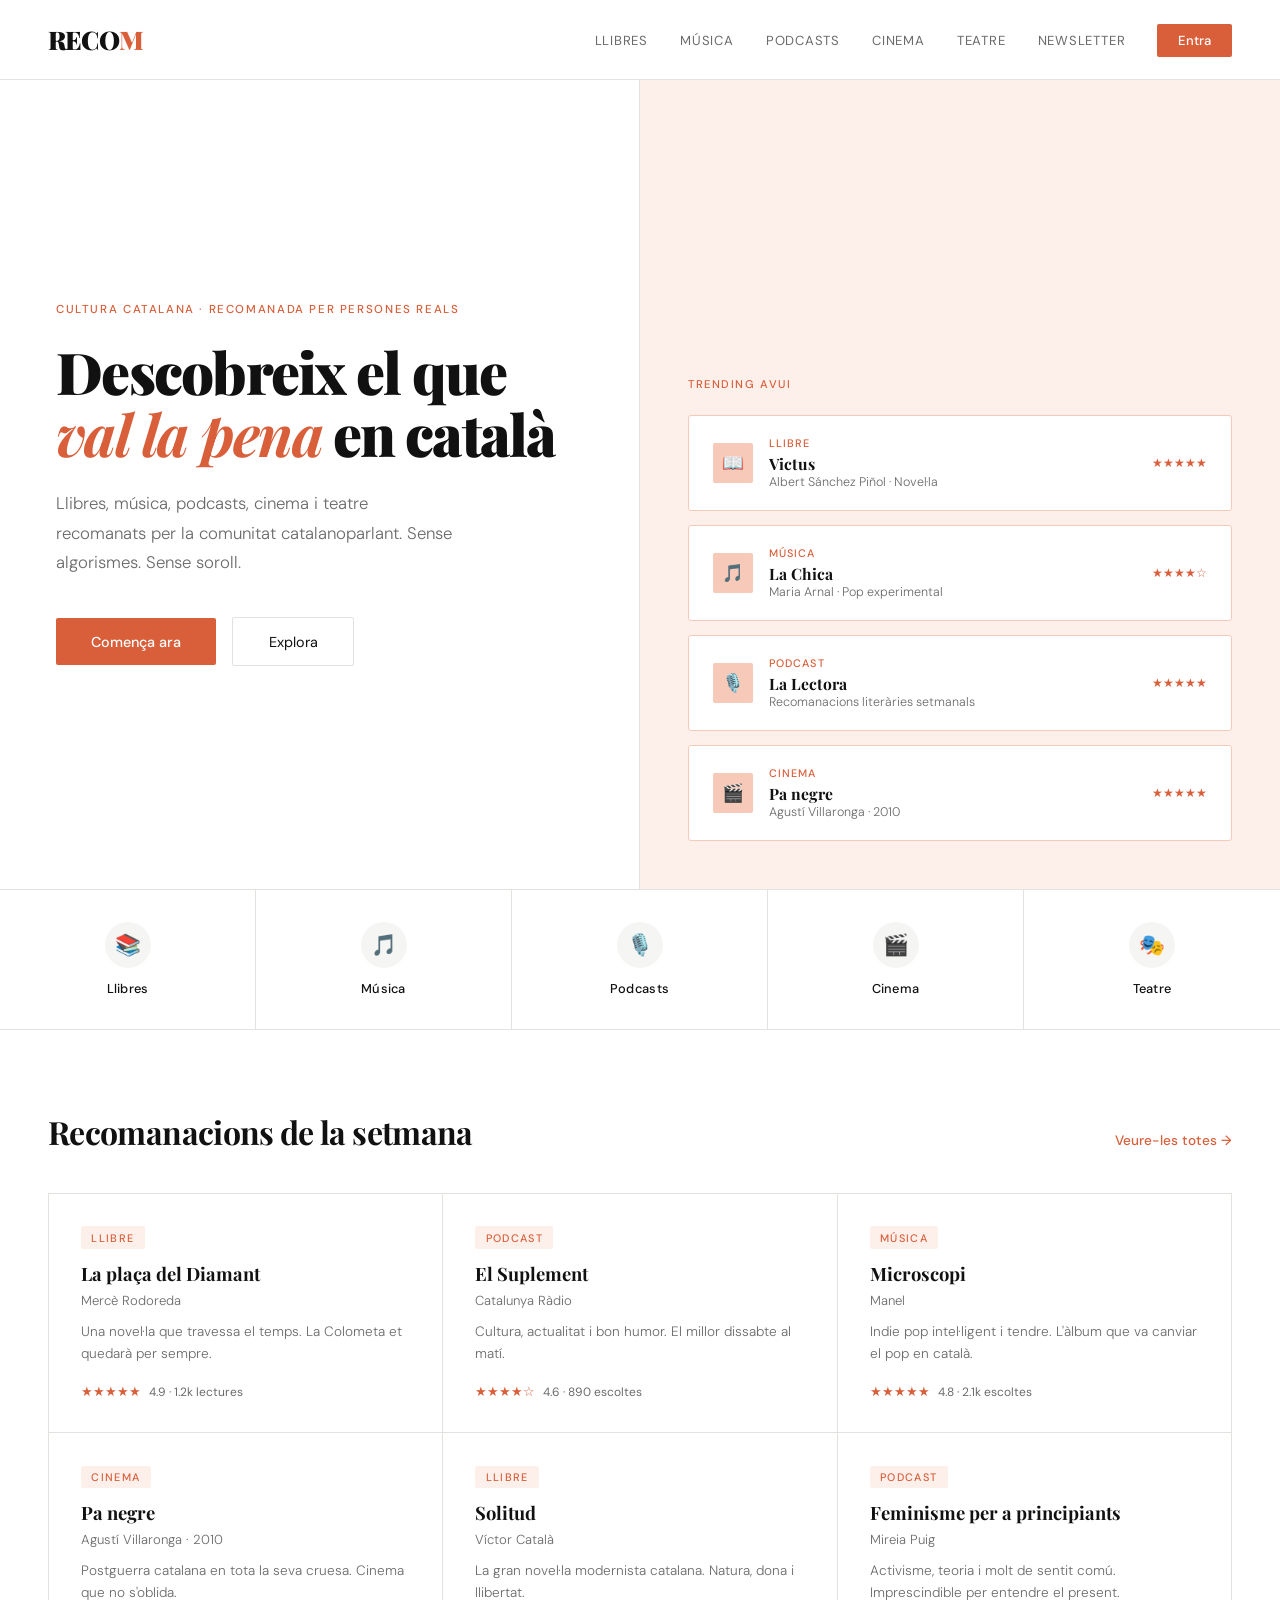
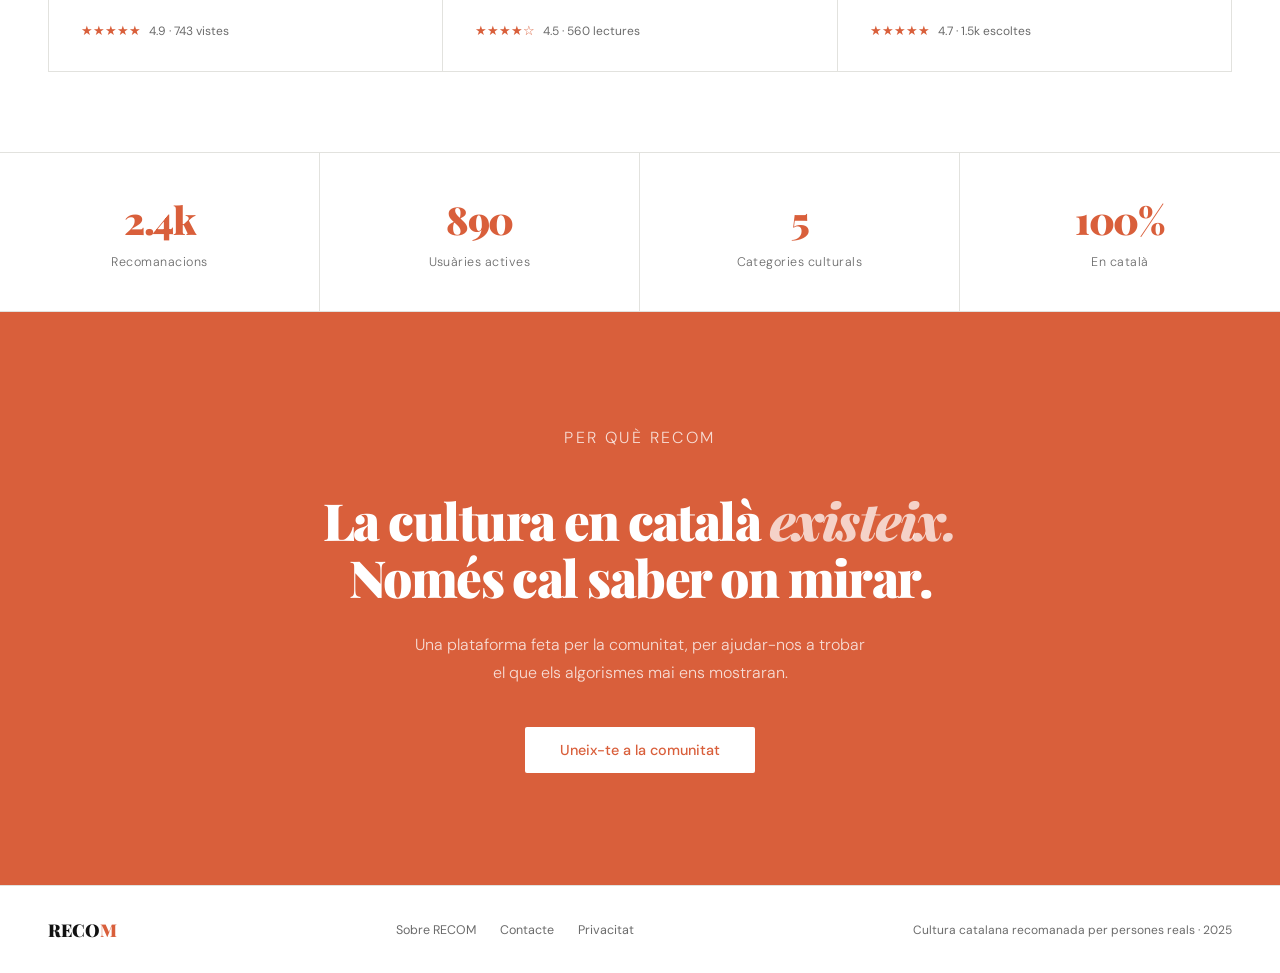
==== index.html @ b749f9e2 "Responsive mobile: mobile.css + hamburger menu a totes les pàgines" ====
<!DOCTYPE html>
<html lang="ca">
<head>
<meta charset="UTF-8">
<meta name="viewport" content="width=device-width, initial-scale=1.0">
<title>RECOM — Cultura catalana recomanada</title>
<link href="https://fonts.googleapis.com/css2?family=Playfair+Display:ital,wght@0,700;0,900;1,400;1,700&family=DM+Sans:wght@300;400;500&display=swap" rel="stylesheet">
<link rel="stylesheet" href="mobile.css">
<style>
  *, *::before, *::after { box-sizing: border-box; margin: 0; padding: 0; }
  :root {
    --salmon: #D95F3B;
    --salmon-mid: #E8845F;
    --salmon-light: #F7C9B8;
    --salmon-pale: #FDF0EB;
    --black: #111111;
    --white: #FFFFFF;
    --gray: #6B6B6B;
    --gray-light: #F5F5F3;
    --border: #E2E2DE;
  }
  html { scroll-behavior: smooth; }
  body {
    font-family: 'DM Sans', sans-serif;
    background: var(--white);
    color: var(--black);
    overflow-x: hidden;
  }

  /* NAV */
  nav {
    display: flex;
    justify-content: space-between;
    align-items: center;
    padding: 1.4rem 3rem;
    border-bottom: 1px solid var(--border);
    position: sticky;
    top: 0;
    background: var(--white);
    z-index: 100;
  }
  .logo {
    font-family: 'Playfair Display', serif;
    font-size: 1.6rem;
    font-weight: 900;
    letter-spacing: -0.03em;
    color: var(--black);
    text-decoration: none;
  }
  .logo span { color: var(--salmon); }
  nav ul { list-style: none; display: flex; gap: 2rem; align-items: center; }
  nav ul li a {
    font-size: 0.82rem;
    font-weight: 400;
    color: var(--gray);
    text-decoration: none;
    letter-spacing: 0.06em;
    text-transform: uppercase;
    transition: color 0.2s;
  }
  nav ul li a:hover { color: var(--salmon); }
  .btn-nav {
    background: var(--salmon);
    color: white !important;
    padding: 0.5rem 1.3rem;
    border-radius: 2px;
    font-weight: 500 !important;
    letter-spacing: 0 !important;
    text-transform: none !important;
    transition: background 0.2s !important;
  }
  .btn-nav:hover { background: #c04f2e !important; color: white !important; }

  /* HERO */
  .hero {
    display: grid;
    grid-template-columns: 1fr 1fr;
    min-height: 90vh;
    border-bottom: 1px solid var(--border);
  }
  .hero-left {
    padding: 5rem 3.5rem;
    display: flex;
    flex-direction: column;
    justify-content: center;
    border-right: 1px solid var(--border);
  }
  .tag {
    display: inline-block;
    font-size: 0.72rem;
    letter-spacing: 0.14em;
    text-transform: uppercase;
    color: var(--salmon);
    font-weight: 500;
    margin-bottom: 1.5rem;
  }
  h1 {
    font-family: 'Playfair Display', serif;
    font-size: clamp(2.6rem, 4.5vw, 4rem);
    font-weight: 900;
    line-height: 1.06;
    letter-spacing: -0.03em;
    margin-bottom: 1.6rem;
  }
  h1 em { font-style: italic; color: var(--salmon); font-weight: 700; }
  .hero-desc {
    font-size: 1.05rem;
    color: var(--gray);
    line-height: 1.75;
    max-width: 400px;
    margin-bottom: 2.5rem;
    font-weight: 300;
  }
  .hero-actions { display: flex; gap: 1rem; align-items: center; flex-wrap: wrap; }
  .btn-primary {
    background: var(--salmon);
    color: white;
    border: none;
    padding: 0.9rem 2.2rem;
    font-family: 'DM Sans', sans-serif;
    font-size: 0.9rem;
    font-weight: 500;
    cursor: pointer;
    border-radius: 2px;
    text-decoration: none;
    display: inline-block;
    transition: background 0.2s;
  }
  .btn-primary:hover { background: #c04f2e; }
  .btn-ghost {
    background: transparent;
    color: var(--black);
    border: 1px solid var(--border);
    padding: 0.9rem 2.2rem;
    font-family: 'DM Sans', sans-serif;
    font-size: 0.9rem;
    font-weight: 400;
    cursor: pointer;
    border-radius: 2px;
    text-decoration: none;
    display: inline-block;
    transition: border-color 0.2s, color 0.2s;
  }
  .btn-ghost:hover { border-color: var(--salmon); color: var(--salmon); }
  .hero-right {
    display: flex;
    flex-direction: column;
    justify-content: flex-end;
    padding: 3rem;
    background: var(--salmon-pale);
  }
  .hero-label {
    font-size: 0.7rem;
    letter-spacing: 0.14em;
    text-transform: uppercase;
    color: var(--salmon);
    margin-bottom: 1.5rem;
    font-weight: 500;
  }
  .featured-card {
    background: var(--white);
    border: 1px solid var(--salmon-light);
    border-radius: 3px;
    padding: 1.25rem 1.5rem;
    margin-bottom: 0.85rem;
    display: flex;
    gap: 1rem;
    align-items: center;
    transition: transform 0.2s, border-color 0.2s;
    cursor: pointer;
  }
  .featured-card:last-child { margin-bottom: 0; }
  .featured-card:hover { transform: translateX(4px); border-color: var(--salmon-mid); }
  .card-icon {
    width: 40px;
    height: 40px;
    border-radius: 2px;
    display: flex;
    align-items: center;
    justify-content: center;
    font-size: 1.1rem;
    flex-shrink: 0;
    background: var(--salmon-light);
  }
  .card-body { flex: 1; min-width: 0; }
  .card-cat {
    font-size: 0.68rem;
    text-transform: uppercase;
    letter-spacing: 0.1em;
    color: var(--salmon);
    font-weight: 500;
    margin-bottom: 0.2rem;
  }
  .card-title {
    font-family: 'Playfair Display', serif;
    font-size: 0.98rem;
    font-weight: 700;
    color: var(--black);
    white-space: nowrap;
    overflow: hidden;
    text-overflow: ellipsis;
  }
  .card-sub { font-size: 0.78rem; color: var(--gray); font-weight: 300; }
  .card-stars { font-size: 0.75rem; color: var(--salmon); flex-shrink: 0; }

  /* CATEGORIES */
  .categories {
    display: grid;
    grid-template-columns: repeat(5, 1fr);
    border-bottom: 1px solid var(--border);
  }
  .cat-item {
    padding: 2rem 1rem;
    border-right: 1px solid var(--border);
    text-align: center;
    cursor: pointer;
    transition: background 0.2s;
    text-decoration: none;
    display: flex;
    flex-direction: column;
    align-items: center;
  }
  .cat-item:last-child { border-right: none; }
  .cat-item:hover { background: var(--salmon-pale); }
  .cat-item:hover .cat-icon-wrap { background: var(--salmon-light); }
  .cat-item:hover .cat-name { color: var(--salmon); }
  .cat-icon-wrap {
    width: 46px;
    height: 46px;
    border-radius: 50%;
    background: var(--gray-light);
    display: flex;
    align-items: center;
    justify-content: center;
    margin-bottom: 0.75rem;
    font-size: 1.3rem;
    transition: background 0.2s;
  }
  .cat-name {
    font-size: 0.8rem;
    font-weight: 500;
    color: var(--black);
    letter-spacing: 0.02em;
    transition: color 0.2s;
  }

  /* RECOMANACIONS */
  .section { padding: 5rem 3rem; border-bottom: 1px solid var(--border); }
  .section-header { display: flex; justify-content: space-between; align-items: baseline; margin-bottom: 2.5rem; }
  .section-title {
    font-family: 'Playfair Display', serif;
    font-size: 2rem;
    font-weight: 700;
    letter-spacing: -0.02em;
  }
  .section-link { font-size: 0.85rem; color: var(--salmon); text-decoration: none; font-weight: 500; }
  .section-link:hover { text-decoration: underline; }
  .cards-grid {
    display: grid;
    grid-template-columns: repeat(3, 1fr);
    gap: 1px;
    background: var(--border);
    border: 1px solid var(--border);
  }
  .rec-card {
    background: var(--white);
    padding: 2rem;
    cursor: pointer;
    transition: background 0.15s;
  }
  .rec-card:hover { background: var(--salmon-pale); }
  .rec-type {
    font-size: 0.68rem;
    text-transform: uppercase;
    letter-spacing: 0.12em;
    font-weight: 500;
    margin-bottom: 0.8rem;
    padding: 0.28rem 0.65rem;
    border-radius: 2px;
    display: inline-block;
    background: var(--salmon-pale);
    color: var(--salmon);
  }
  .rec-card-title {
    font-family: 'Playfair Display', serif;
    font-size: 1.15rem;
    font-weight: 700;
    line-height: 1.3;
    margin-bottom: 0.35rem;
  }
  .rec-card-author { font-size: 0.82rem; color: var(--gray); margin-bottom: 0.75rem; font-weight: 300; }
  .rec-card-desc { font-size: 0.85rem; color: var(--gray); line-height: 1.65; font-weight: 300; }
  .rating-bar { display: flex; align-items: center; gap: 0.5rem; margin-top: 1.1rem; }
  .stars { color: var(--salmon); font-size: 0.8rem; }
  .rating-num { font-size: 0.75rem; color: var(--gray); }

  /* MANIFESTO */
  .manifesto {
    padding: 7rem 3rem;
    background: var(--salmon);
    text-align: center;
    border-bottom: 1px solid var(--border);
  }
  .manifesto-tag {
    font-size: 0.72rem;
    letter-spacing: 0.15em;
    text-transform: uppercase;
    color: rgba(255,255,255,0.65);
    margin-bottom: 1.5rem;
    font-weight: 500;
  }
  .manifesto h2 {
    font-family: 'Playfair Display', serif;
    font-size: clamp(2rem, 4vw, 3.2rem);
    font-weight: 900;
    color: white;
    line-height: 1.12;
    letter-spacing: -0.03em;
    max-width: 680px;
    margin: 0 auto 1.5rem;
  }
  .manifesto h2 em { font-style: italic; color: rgba(255,255,255,0.72); }
  .manifesto p {
    font-size: 1rem;
    color: rgba(255,255,255,0.78);
    max-width: 460px;
    margin: 0 auto 2.5rem;
    line-height: 1.75;
    font-weight: 300;
  }
  .btn-white {
    background: white;
    color: var(--salmon);
    border: none;
    padding: 0.9rem 2.2rem;
    font-family: 'DM Sans', sans-serif;
    font-size: 0.9rem;
    font-weight: 500;
    cursor: pointer;
    border-radius: 2px;
    text-decoration: none;
    display: inline-block;
    transition: background 0.2s;
  }
  .btn-white:hover { background: var(--salmon-pale); }

  /* STRIP STATS */
  .stats-strip {
    display: grid;
    grid-template-columns: repeat(4, 1fr);
    border-bottom: 1px solid var(--border);
  }
  .stat-item {
    padding: 2.5rem 2rem;
    border-right: 1px solid var(--border);
    text-align: center;
  }
  .stat-item:last-child { border-right: none; }
  .stat-num {
    font-family: 'Playfair Display', serif;
    font-size: 2.4rem;
    font-weight: 900;
    color: var(--salmon);
    letter-spacing: -0.03em;
    display: block;
    margin-bottom: 0.3rem;
  }
  .stat-label { font-size: 0.78rem; color: var(--gray); font-weight: 300; letter-spacing: 0.04em; }

  /* FOOTER */
  footer {
    padding: 2rem 3rem;
    display: flex;
    justify-content: space-between;
    align-items: center;
  }
  .footer-logo {
    font-family: 'Playfair Display', serif;
    font-size: 1.1rem;
    font-weight: 900;
    color: var(--black);
    text-decoration: none;
  }
  .footer-logo span { color: var(--salmon); }
  .footer-links { display: flex; gap: 1.5rem; }
  .footer-links a { font-size: 0.78rem; color: var(--gray); text-decoration: none; }
  .footer-links a:hover { color: var(--salmon); }
  .footer-copy { font-size: 0.75rem; color: var(--gray); }
</style>
</head>
<body>

<!-- NAV -->
<nav>
  <a href="#" class="logo">RECO<span>M</span></a>
    <button class="hamburger" id="hamburger" aria-label="Menu">
    <span></span><span></span><span></span>
  </button>
  <ul>
    <li><a href="llibres.html">Llibres</a></li>
    <li><a href="musica.html">Música</a></li>
    <li><a href="podcasts.html">Podcasts</a></li>
    <li><a href="cinema.html">Cinema</a></li>
    <li><a href="teatre.html">Teatre</a></li>
    <li><a href="newsletter.html">Newsletter</a></li><li><a href="entra.html" class="btn-nav">Entra</a></li>
  </ul>
</nav>

<!-- HERO -->
<section class="hero">
  <div class="hero-left">
    <span class="tag">Cultura catalana · recomanada per persones reals</span>
    <h1>Descobreix el que <em>val la pena</em> en català</h1>
    <p class="hero-desc">Llibres, música, podcasts, cinema i teatre recomanats per la comunitat catalanoparlant. Sense algorismes. Sense soroll.</p>
    <div class="hero-actions">
      <a href="#" class="btn-primary">Comença ara</a>
      <a href="#recomanacions" class="btn-ghost">Explora</a>
    </div>
  </div>
  <div class="hero-right">
    <p class="hero-label">Trending avui</p>
    <div class="featured-card">
      <div class="card-icon">📖</div>
      <div class="card-body">
        <div class="card-cat">Llibre</div>
        <div class="card-title">Victus</div>
        <div class="card-sub">Albert Sánchez Piñol · Novel·la</div>
      </div>
      <div class="card-stars">★★★★★</div>
    </div>
    <div class="featured-card">
      <div class="card-icon">🎵</div>
      <div class="card-body">
        <div class="card-cat">Música</div>
        <div class="card-title">La Chica</div>
        <div class="card-sub">Maria Arnal · Pop experimental</div>
      </div>
      <div class="card-stars">★★★★☆</div>
    </div>
    <div class="featured-card">
      <div class="card-icon">🎙️</div>
      <div class="card-body">
        <div class="card-cat">Podcast</div>
        <div class="card-title">La Lectora</div>
        <div class="card-sub">Recomanacions literàries setmanals</div>
      </div>
      <div class="card-stars">★★★★★</div>
    </div>
    <div class="featured-card">
      <div class="card-icon">🎬</div>
      <div class="card-body">
        <div class="card-cat">Cinema</div>
        <div class="card-title">Pa negre</div>
        <div class="card-sub">Agustí Villaronga · 2010</div>
      </div>
      <div class="card-stars">★★★★★</div>
    </div>
  </div>
</section>

<!-- CATEGORIES -->
<div class="categories" id="categories">
  <a href="#" class="cat-item">
    <div class="cat-icon-wrap">📚</div>
    <div class="cat-name">Llibres</div>
  </a>
  <a href="#" class="cat-item">
    <div class="cat-icon-wrap">🎵</div>
    <div class="cat-name">Música</div>
  </a>
  <a href="#" class="cat-item">
    <div class="cat-icon-wrap">🎙️</div>
    <div class="cat-name">Podcasts</div>
  </a>
  <a href="#" class="cat-item">
    <div class="cat-icon-wrap">🎬</div>
    <div class="cat-name">Cinema</div>
  </a>
  <a href="#" class="cat-item">
    <div class="cat-icon-wrap">🎭</div>
    <div class="cat-name">Teatre</div>
  </a>
</div>

<!-- RECOMANACIONS -->
<section class="section" id="recomanacions">
  <div class="section-header">
    <h2 class="section-title">Recomanacions de la setmana</h2>
    <a href="#" class="section-link">Veure-les totes →</a>
  </div>
  <div class="cards-grid">
    <div class="rec-card">
      <span class="rec-type">Llibre</span>
      <div class="rec-card-title">La plaça del Diamant</div>
      <div class="rec-card-author">Mercè Rodoreda</div>
      <div class="rec-card-desc">Una novel·la que travessa el temps. La Colometa et quedarà per sempre.</div>
      <div class="rating-bar"><span class="stars">★★★★★</span><span class="rating-num">4.9 · 1.2k lectures</span></div>
    </div>
    <div class="rec-card">
      <span class="rec-type">Podcast</span>
      <div class="rec-card-title">El Suplement</div>
      <div class="rec-card-author">Catalunya Ràdio</div>
      <div class="rec-card-desc">Cultura, actualitat i bon humor. El millor dissabte al matí.</div>
      <div class="rating-bar"><span class="stars">★★★★☆</span><span class="rating-num">4.6 · 890 escoltes</span></div>
    </div>
    <div class="rec-card">
      <span class="rec-type">Música</span>
      <div class="rec-card-title">Microscopi</div>
      <div class="rec-card-author">Manel</div>
      <div class="rec-card-desc">Indie pop intel·ligent i tendre. L'àlbum que va canviar el pop en català.</div>
      <div class="rating-bar"><span class="stars">★★★★★</span><span class="rating-num">4.8 · 2.1k escoltes</span></div>
    </div>
    <div class="rec-card">
      <span class="rec-type">Cinema</span>
      <div class="rec-card-title">Pa negre</div>
      <div class="rec-card-author">Agustí Villaronga · 2010</div>
      <div class="rec-card-desc">Postguerra catalana en tota la seva cruesa. Cinema que no s'oblida.</div>
      <div class="rating-bar"><span class="stars">★★★★★</span><span class="rating-num">4.9 · 743 vistes</span></div>
    </div>
    <div class="rec-card">
      <span class="rec-type">Llibre</span>
      <div class="rec-card-title">Solitud</div>
      <div class="rec-card-author">Víctor Català</div>
      <div class="rec-card-desc">La gran novel·la modernista catalana. Natura, dona i llibertat.</div>
      <div class="rating-bar"><span class="stars">★★★★☆</span><span class="rating-num">4.5 · 560 lectures</span></div>
    </div>
    <div class="rec-card">
      <span class="rec-type">Podcast</span>
      <div class="rec-card-title">Feminisme per a principiants</div>
      <div class="rec-card-author">Mireia Puig</div>
      <div class="rec-card-desc">Activisme, teoria i molt de sentit comú. Imprescindible per entendre el present.</div>
      <div class="rating-bar"><span class="stars">★★★★★</span><span class="rating-num">4.7 · 1.5k escoltes</span></div>
    </div>
  </div>
</section>

<!-- STATS -->
<div class="stats-strip">
  <div class="stat-item">
    <span class="stat-num">2.4k</span>
    <span class="stat-label">Recomanacions</span>
  </div>
  <div class="stat-item">
    <span class="stat-num">890</span>
    <span class="stat-label">Usuàries actives</span>
  </div>
  <div class="stat-item">
    <span class="stat-num">5</span>
    <span class="stat-label">Categories culturals</span>
  </div>
  <div class="stat-item">
    <span class="stat-num">100%</span>
    <span class="stat-label">En català</span>
  </div>
</div>

<!-- MANIFESTO -->
<section class="manifesto">
  <p class="manifesto-tag">Per què RECOM</p>
  <h2>La cultura en català <em>existeix.</em><br>Només cal saber on mirar.</h2>
  <p>Una plataforma feta per la comunitat, per ajudar-nos a trobar el que els algorismes mai ens mostraran.</p>
  <a href="#" class="btn-white">Uneix-te a la comunitat</a>
</section>

<!-- FOOTER -->
<footer>
  <a href="#" class="footer-logo">RECO<span>M</span></a>
  <div class="footer-links">
    <a href="#">Sobre RECOM</a>
    <a href="#">Contacte</a>
    <a href="#">Privacitat</a>
  </div>
  <div class="footer-copy">Cultura catalana recomanada per persones reals · 2025</div>
</footer>

<script>
  var btn = document.getElementById('hamburger');
  var menu = document.querySelector('nav ul');
  if(btn && menu){
    btn.addEventListener('click', function(){ btn.classList.toggle('open'); menu.classList.toggle('open'); });
    document.querySelectorAll('nav ul li a').forEach(function(a){ a.addEventListener('click', function(){ btn.classList.remove('open'); menu.classList.remove('open'); }); });
  }
</script>
</body>
</html>
---- mobile.css ----
/* =============================================
   RECOM — Responsive / Mobile styles
   Aplica a totes les pàgines
   ============================================= */

/* NAV MOBILE */
.hamburger {
  display: none;
  flex-direction: column;
  gap: 5px;
  cursor: pointer;
  padding: 4px;
  background: none;
  border: none;
}
.hamburger span {
  display: block;
  width: 22px;
  height: 2px;
  background: var(--black);
  transition: all 0.25s;
}
.hamburger.open span:nth-child(1) { transform: translateY(7px) rotate(45deg); }
.hamburger.open span:nth-child(2) { opacity: 0; }
.hamburger.open span:nth-child(3) { transform: translateY(-7px) rotate(-45deg); }

@media (max-width: 768px) {

  /* NAV */
  nav {
    padding: 1rem 1.25rem;
    position: sticky;
    top: 0;
    z-index: 200;
  }
  .hamburger { display: flex; }
  nav ul {
    display: none;
    position: fixed;
    top: 57px;
    left: 0;
    right: 0;
    background: var(--white);
    flex-direction: column;
    gap: 0;
    border-bottom: 1px solid var(--border);
    z-index: 199;
    padding: 0.5rem 0;
  }
  nav ul.open { display: flex; }
  nav ul li a {
    display: block;
    padding: 0.9rem 1.5rem;
    font-size: 0.9rem;
    border-bottom: 1px solid var(--border);
    letter-spacing: 0.04em;
  }
  nav ul li:last-child a { border-bottom: none; margin: 0.5rem 1.25rem; text-align: center; }

  /* HERO */
  .hero { grid-template-columns: 1fr; min-height: auto; }
  .hero-left { padding: 2.5rem 1.25rem; border-right: none; border-bottom: 1px solid var(--border); }
  .hero-right { padding: 2rem 1.25rem; }
  h1 { font-size: 2.4rem !important; }

  /* CATEGORIES */
  .categories { grid-template-columns: repeat(3, 1fr); }
  .cat-item { padding: 1.25rem 0.5rem; }
  .cat-item:nth-child(3) { border-right: none; }
  .cat-item:nth-child(4), .cat-item:nth-child(5) { border-top: 1px solid var(--border); }
  .cat-item:nth-child(5) { border-right: none; }

  /* GRIDS → 1 columna */
  .cards-grid,
  .grid,
  .list-grid { grid-template-columns: 1fr; }

  /* SECTIONS */
  .section { padding: 2.5rem 1.25rem; }
  .section-header { flex-direction: column; gap: 0.5rem; align-items: flex-start; }
  .section-title { font-size: 1.5rem !important; }

  /* STATS */
  .stats-strip { grid-template-columns: repeat(2, 1fr); }
  .stats-strip .stat-item:nth-child(2) { border-right: none; }
  .stats-strip .stat-item:nth-child(3), .stats-strip .stat-item:nth-child(4) { border-top: 1px solid var(--border); }
  .stats-strip .stat-item:nth-child(4) { border-right: none; }

  /* MANIFESTO */
  .manifesto { padding: 3.5rem 1.25rem; }

  /* FOOTER */
  footer { flex-direction: column; gap: 1rem; text-align: center; padding: 2rem 1.25rem; }
  .footer-links { justify-content: center; }

  /* PAGE HERO (categories) */
  .page-hero { flex-direction: column; gap: 1.5rem; padding: 2.5rem 1.25rem; align-items: flex-start; }
  .filters { width: 100%; }

  /* AUTH */
  .auth-container { grid-template-columns: 1fr; }
  .auth-left { padding: 2.5rem 1.25rem; min-height: auto; }
  .auth-right { padding: 2.5rem 1.25rem; }

  /* NEWSLETTER HERO */
  .hero .subscribe-form { flex-direction: column; }
  .hero .subscribe-form input { border-right: 1px solid var(--border); border-radius: 2px; border-bottom: none; }
  .hero .subscribe-form button { border-radius: 2px; }

  /* QUI SOM */
  .content { grid-template-columns: 1fr; }
  .main-text { border-right: none; border-bottom: 1px solid var(--border); padding: 2.5rem 1.25rem; }
  .sidebar { padding: 2.5rem 1.25rem; }
  .page-header { padding: 2.5rem 1.25rem; }

  /* NOVETATS featured */
  .featured { grid-template-columns: 1fr; }
  .featured-main { border-right: none; border-bottom: 1px solid var(--border); }

  /* LLISTES */
  .llistes-grid { grid-template-columns: 1fr; }
  .sant-jordi { padding: 2.5rem 1.25rem; }
  .sant-jordi-grid { grid-template-columns: repeat(2, 1fr); }

  /* AGENDA */
  .agenda { padding: 2.5rem 1.25rem; }
  .agenda-item { grid-template-columns: 60px 1fr; }
  .agenda-cat { display: none; }

  /* NEWSLETTER archive */
  .archive-item { flex-direction: column; gap: 0.5rem; align-items: flex-start; }
  .archive-left { gap: 0.75rem; }

  /* SUBSCRIBE FORM DARK */
  .subscribe-form-dark { flex-direction: column; max-width: 100%; }
  .subscribe-form-dark input { border-right: 1px solid rgba(255,255,255,0.15); border-radius: 2px; border-bottom: none; }
  .subscribe-form-dark button { border-radius: 2px; }

  /* FEATURES grid */
  .features { grid-template-columns: 1fr; }
}

@media (max-width: 480px) {
  nav { padding: 0.85rem 1rem; }
  .hero-left { padding: 2rem 1rem; }
  h1 { font-size: 2rem !important; }
  .section { padding: 2rem 1rem; }
  .page-hero { padding: 2rem 1rem; }
  .manifesto { padding: 3rem 1rem; }
  footer { padding: 1.5rem 1rem; }
  .auth-left, .auth-right, .main-text, .sidebar, .page-header { padding: 2rem 1rem; }
  .sant-jordi-grid { grid-template-columns: 1fr; }
  .sant-jordi { padding: 2rem 1rem; }
  .stats-strip .stat-num { font-size: 1.8rem; }
}
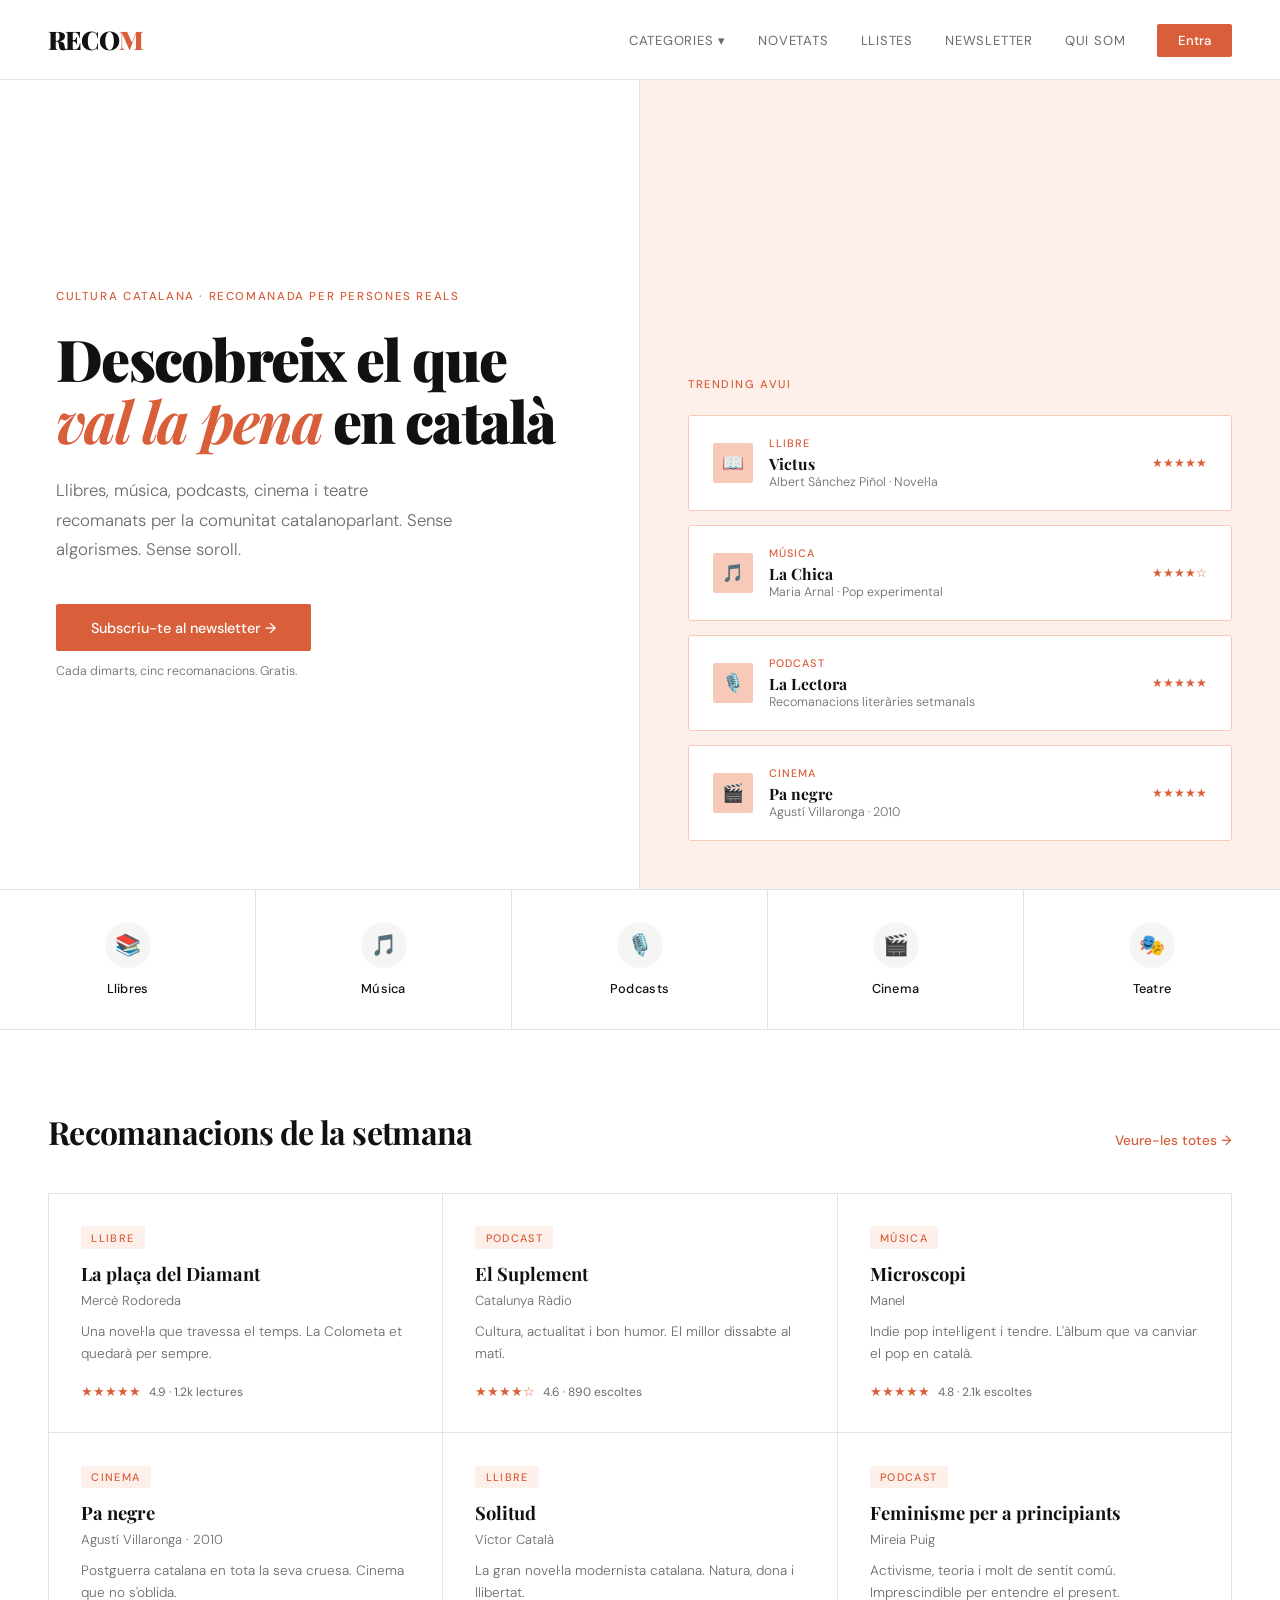
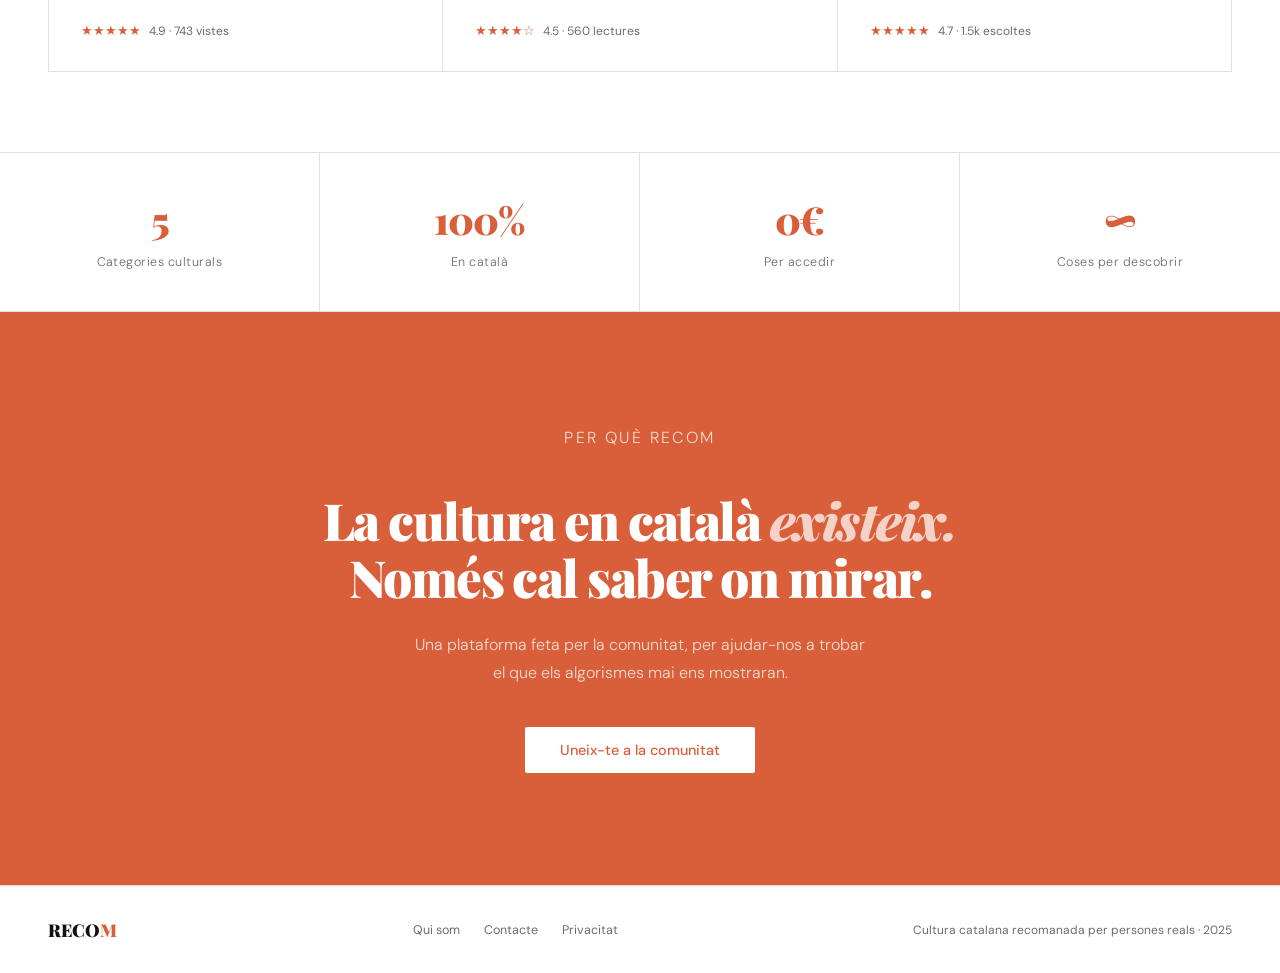
==== commit 79c7c1ea: "Millores visuals: nav simplificat amb dropdown, CTA honest, colors per categoria, 404 personalitzat," ====
--- a/index.html
+++ b/index.html
@@ -397,12 +397,21 @@
     <span></span><span></span><span></span>
   </button>
   <ul>
-    <li><a href="llibres.html">Llibres</a></li>
-    <li><a href="musica.html">Música</a></li>
-    <li><a href="podcasts.html">Podcasts</a></li>
-    <li><a href="cinema.html">Cinema</a></li>
-    <li><a href="teatre.html">Teatre</a></li>
-    <li><a href="newsletter.html">Newsletter</a></li><li><a href="entra.html" class="btn-nav">Entra</a></li>
+    <li class="nav-dropdown">
+      <a href="#" class="nav-drop-toggle">Categories ▾</a>
+      <ul class="dropdown-menu">
+        <li><a href="llibres.html">📚 Llibres</a></li>
+        <li><a href="musica.html">🎵 Música</a></li>
+        <li><a href="podcasts.html">🎙️ Podcasts</a></li>
+        <li><a href="cinema.html">🎬 Cinema</a></li>
+        <li><a href="teatre.html">🎭 Teatre</a></li>
+      </ul>
+    </li>
+    <li><a href="novetats.html">Novetats</a></li>
+    <li><a href="llistes.html">Llistes</a></li>
+    <li><a href="newsletter.html">Newsletter</a></li>
+    <li><a href="qui-som.html">Qui som</a></li>
+    <li><a href="entra.html" class="btn-nav">Entra</a></li>
   </ul>
 </nav>
 
@@ -413,9 +422,9 @@
     <h1>Descobreix el que <em>val la pena</em> en català</h1>
     <p class="hero-desc">Llibres, música, podcasts, cinema i teatre recomanats per la comunitat catalanoparlant. Sense algorismes. Sense soroll.</p>
     <div class="hero-actions">
-      <a href="#" class="btn-primary">Comença ara</a>
-      <a href="#recomanacions" class="btn-ghost">Explora</a>
-    </div>
+      <a href="newsletter.html" class="btn-primary">Subscriu-te al newsletter →</a>
+    </div>
+    <p style="font-size:0.78rem;color:var(--gray);margin-top:0.75rem;font-weight:300;">Cada dimarts, cinc recomanacions. Gratis.</p>
   </div>
   <div class="hero-right">
     <p class="hero-label">Trending avui</p>
@@ -460,23 +469,23 @@
 
 <!-- CATEGORIES -->
 <div class="categories" id="categories">
-  <a href="#" class="cat-item">
+  <a href="llibres.html" class="cat-item">
     <div class="cat-icon-wrap">📚</div>
     <div class="cat-name">Llibres</div>
   </a>
-  <a href="#" class="cat-item">
+  <a href="musica.html" class="cat-item">
     <div class="cat-icon-wrap">🎵</div>
     <div class="cat-name">Música</div>
   </a>
-  <a href="#" class="cat-item">
+  <a href="podcasts.html" class="cat-item">
     <div class="cat-icon-wrap">🎙️</div>
     <div class="cat-name">Podcasts</div>
   </a>
-  <a href="#" class="cat-item">
+  <a href="cinema.html" class="cat-item">
     <div class="cat-icon-wrap">🎬</div>
     <div class="cat-name">Cinema</div>
   </a>
-  <a href="#" class="cat-item">
+  <a href="teatre.html" class="cat-item">
     <div class="cat-icon-wrap">🎭</div>
     <div class="cat-name">Teatre</div>
   </a>
@@ -537,20 +546,20 @@
 <!-- STATS -->
 <div class="stats-strip">
   <div class="stat-item">
-    <span class="stat-num">2.4k</span>
-    <span class="stat-label">Recomanacions</span>
-  </div>
-  <div class="stat-item">
-    <span class="stat-num">890</span>
-    <span class="stat-label">Usuàries actives</span>
-  </div>
-  <div class="stat-item">
     <span class="stat-num">5</span>
     <span class="stat-label">Categories culturals</span>
   </div>
   <div class="stat-item">
     <span class="stat-num">100%</span>
     <span class="stat-label">En català</span>
+  </div>
+  <div class="stat-item">
+    <span class="stat-num">0€</span>
+    <span class="stat-label">Per accedir</span>
+  </div>
+  <div class="stat-item">
+    <span class="stat-num">∞</span>
+    <span class="stat-label">Coses per descobrir</span>
   </div>
 </div>
 
@@ -559,15 +568,15 @@
   <p class="manifesto-tag">Per què RECOM</p>
   <h2>La cultura en català <em>existeix.</em><br>Només cal saber on mirar.</h2>
   <p>Una plataforma feta per la comunitat, per ajudar-nos a trobar el que els algorismes mai ens mostraran.</p>
-  <a href="#" class="btn-white">Uneix-te a la comunitat</a>
+  <a href="entra.html" class="btn-white">Uneix-te a la comunitat</a>
 </section>
 
 <!-- FOOTER -->
 <footer>
   <a href="#" class="footer-logo">RECO<span>M</span></a>
   <div class="footer-links">
-    <a href="#">Sobre RECOM</a>
-    <a href="#">Contacte</a>
+    <a href="qui-som.html">Qui som</a>
+    <a href="qui-som.html#contacte">Contacte</a>
     <a href="#">Privacitat</a>
   </div>
   <div class="footer-copy">Cultura catalana recomanada per persones reals · 2025</div>
@@ -581,5 +590,19 @@
     document.querySelectorAll('nav ul li a').forEach(function(a){ a.addEventListener('click', function(){ btn.classList.remove('open'); menu.classList.remove('open'); }); });
   }
 </script>
+<script>
+  // Dropdown categories
+  document.querySelectorAll('.nav-dropdown').forEach(function(dd) {
+    dd.querySelector('.nav-drop-toggle').addEventListener('click', function(e) {
+      e.preventDefault();
+      dd.classList.toggle('open');
+    });
+  });
+  document.addEventListener('click', function(e) {
+    if (!e.target.closest('.nav-dropdown')) {
+      document.querySelectorAll('.nav-dropdown').forEach(function(dd){ dd.classList.remove('open'); });
+    }
+  });
+</script>
 </body>
 </html>
--- a/mobile.css
+++ b/mobile.css
@@ -153,3 +153,52 @@
   .sant-jordi { padding: 2rem 1rem; }
   .stats-strip .stat-num { font-size: 1.8rem; }
 }
+
+/* DROPDOWN NAV */
+.nav-dropdown { position: relative; }
+.nav-drop-toggle { cursor: pointer; }
+.dropdown-menu {
+  display: none;
+  position: absolute;
+  top: calc(100% + 1rem);
+  left: 50%;
+  transform: translateX(-50%);
+  background: var(--white);
+  border: 1px solid var(--border);
+  min-width: 180px;
+  z-index: 300;
+  flex-direction: column !important;
+  gap: 0 !important;
+  padding: 0.25rem 0 !important;
+}
+.dropdown-menu li { border-bottom: 1px solid var(--border); }
+.dropdown-menu li:last-child { border-bottom: none; }
+.dropdown-menu li a {
+  display: block;
+  padding: 0.65rem 1rem;
+  font-size: 0.82rem !important;
+  text-transform: none !important;
+  letter-spacing: 0 !important;
+  color: var(--black) !important;
+  white-space: nowrap;
+}
+.dropdown-menu li a:hover { color: var(--salmon) !important; background: var(--salmon-pale); }
+.nav-dropdown:hover .dropdown-menu,
+.nav-dropdown.open .dropdown-menu { display: flex; }
+
+@media (max-width: 768px) {
+  .nav-dropdown .dropdown-menu {
+    position: static;
+    transform: none;
+    border: none;
+    border-top: 1px solid var(--border);
+    border-bottom: 1px solid var(--border);
+    display: none;
+    background: var(--gray-light);
+    padding: 0 !important;
+    min-width: 100%;
+  }
+  .nav-dropdown.open .dropdown-menu { display: flex; }
+  .dropdown-menu li a { padding: 0.75rem 2rem !important; }
+  .nav-drop-toggle { display: flex; justify-content: space-between; width: 100%; }
+}
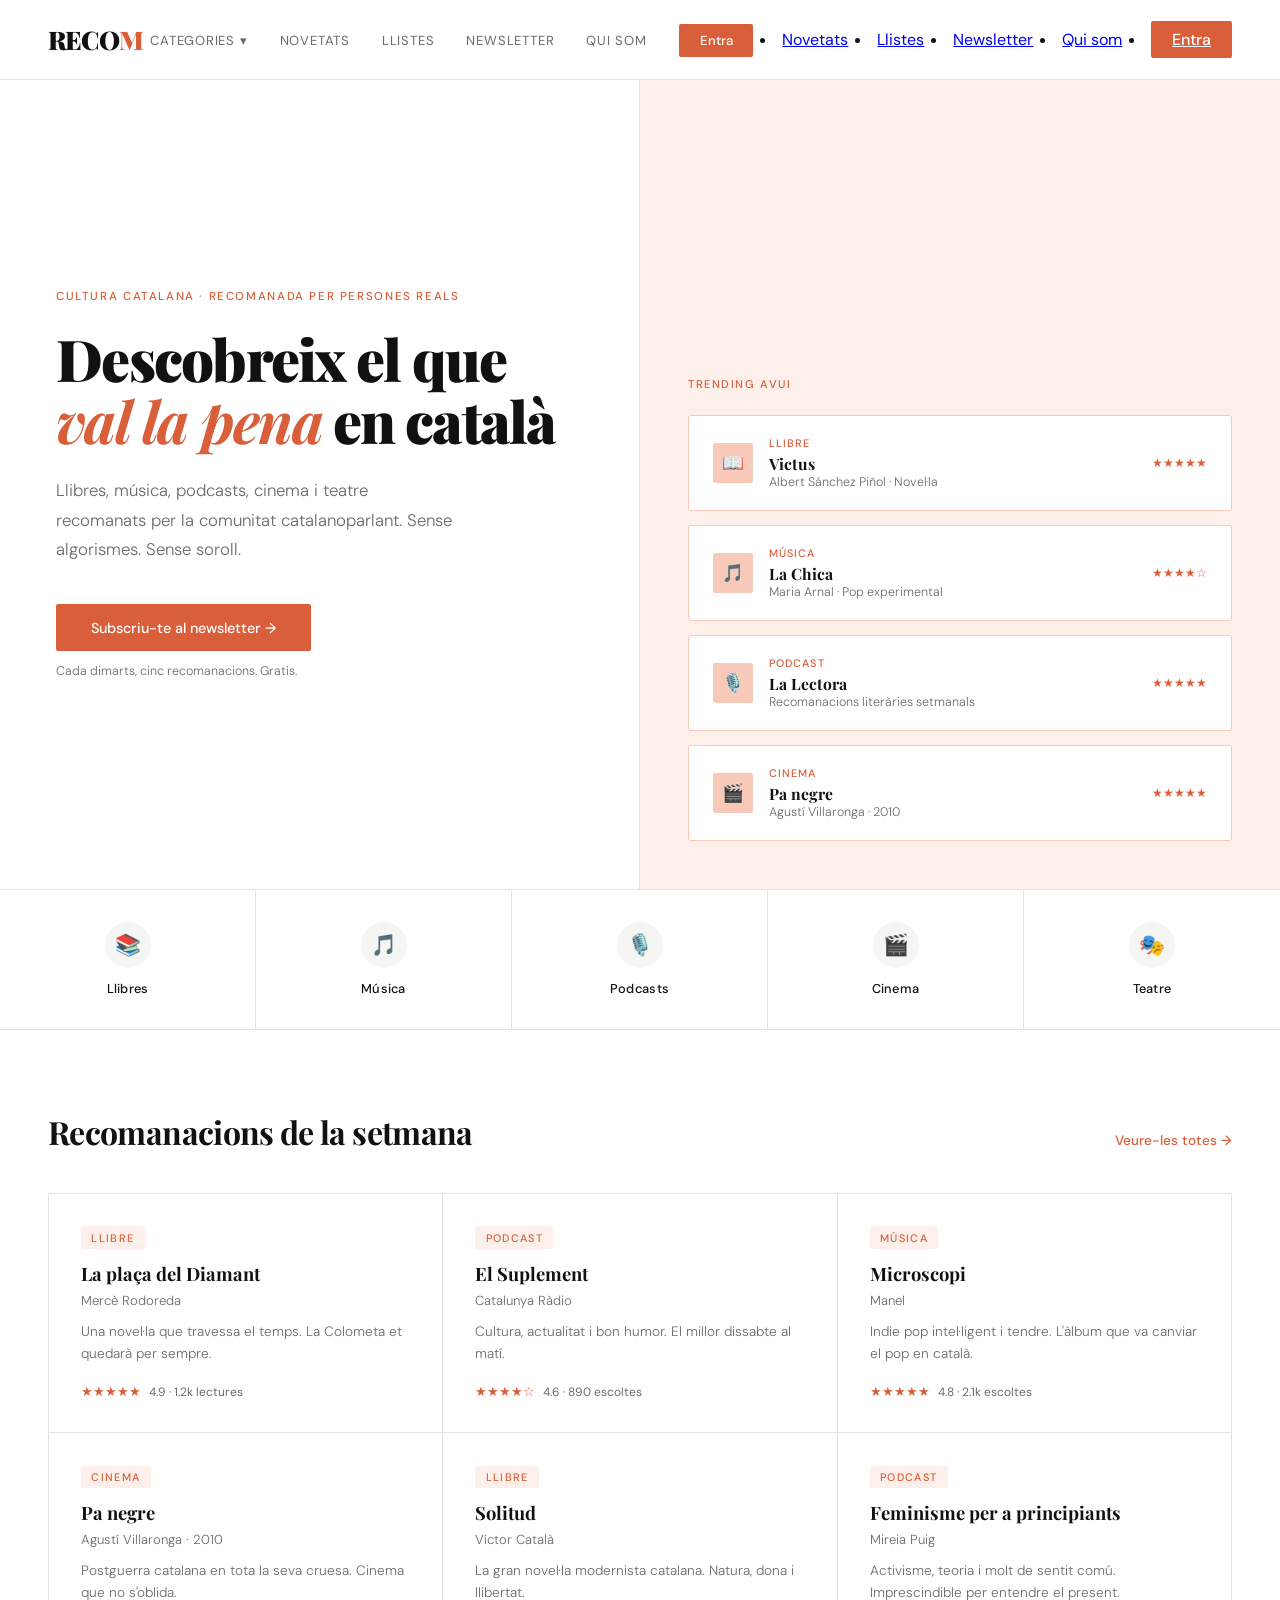
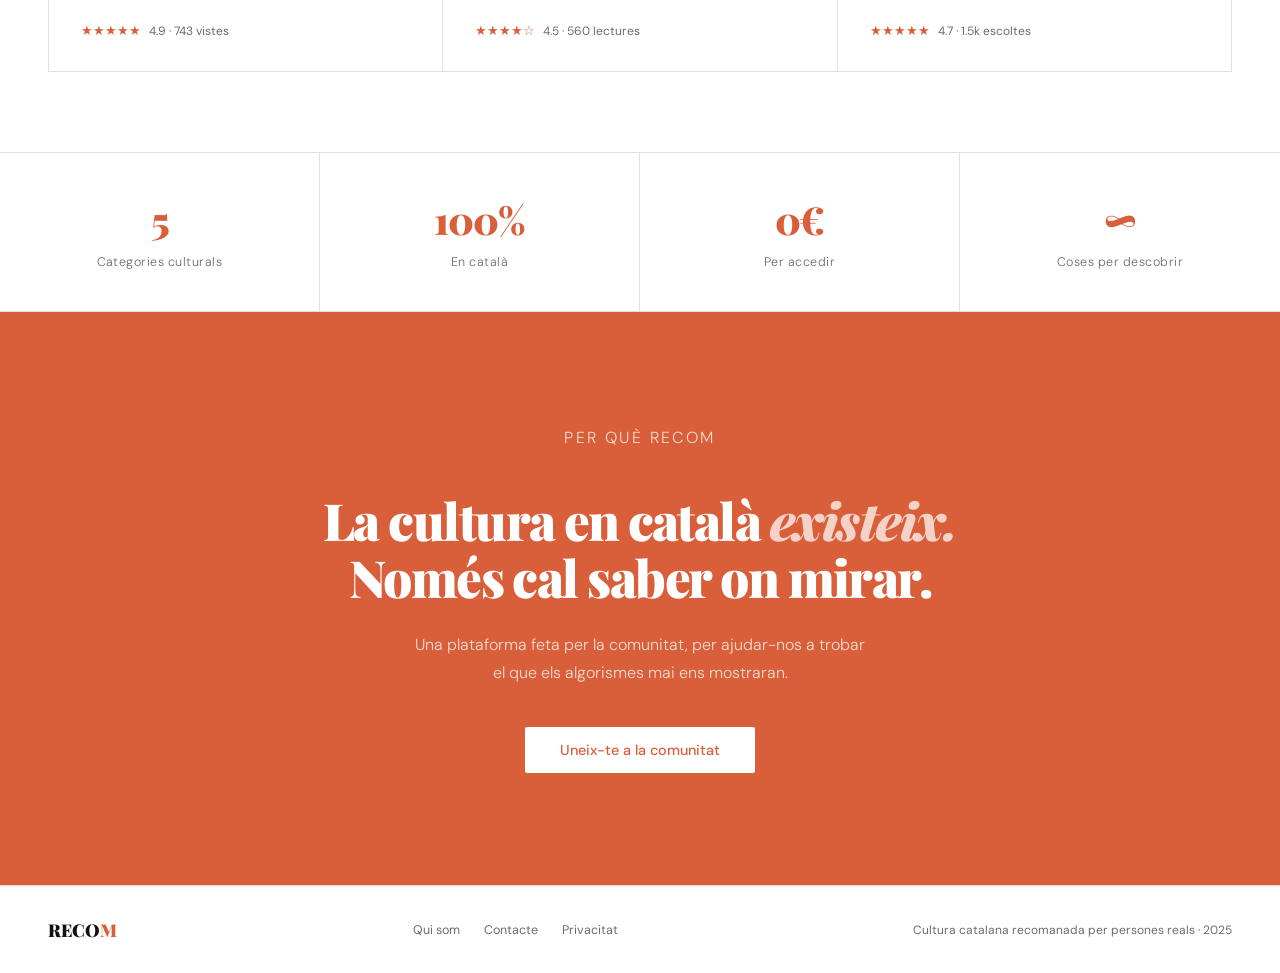
==== commit 11d392d7: "Dropdown categories: s'obre només en clicar, no en hover" ====
--- a/index.html
+++ b/index.html
@@ -413,6 +413,13 @@
     <li><a href="qui-som.html">Qui som</a></li>
     <li><a href="entra.html" class="btn-nav">Entra</a></li>
   </ul>
+    </li>
+    <li><a href="novetats.html">Novetats</a></li>
+    <li><a href="llistes.html">Llistes</a></li>
+    <li><a href="newsletter.html">Newsletter</a></li>
+    <li><a href="qui-som.html">Qui som</a></li>
+    <li><a href="entra.html" class="btn-nav">Entra</a></li>
+  </ul>
 </nav>
 
 <!-- HERO -->
--- a/mobile.css
+++ b/mobile.css
@@ -183,7 +183,6 @@
   white-space: nowrap;
 }
 .dropdown-menu li a:hover { color: var(--salmon) !important; background: var(--salmon-pale); }
-.nav-dropdown:hover .dropdown-menu,
 .nav-dropdown.open .dropdown-menu { display: flex; }
 
 @media (max-width: 768px) {
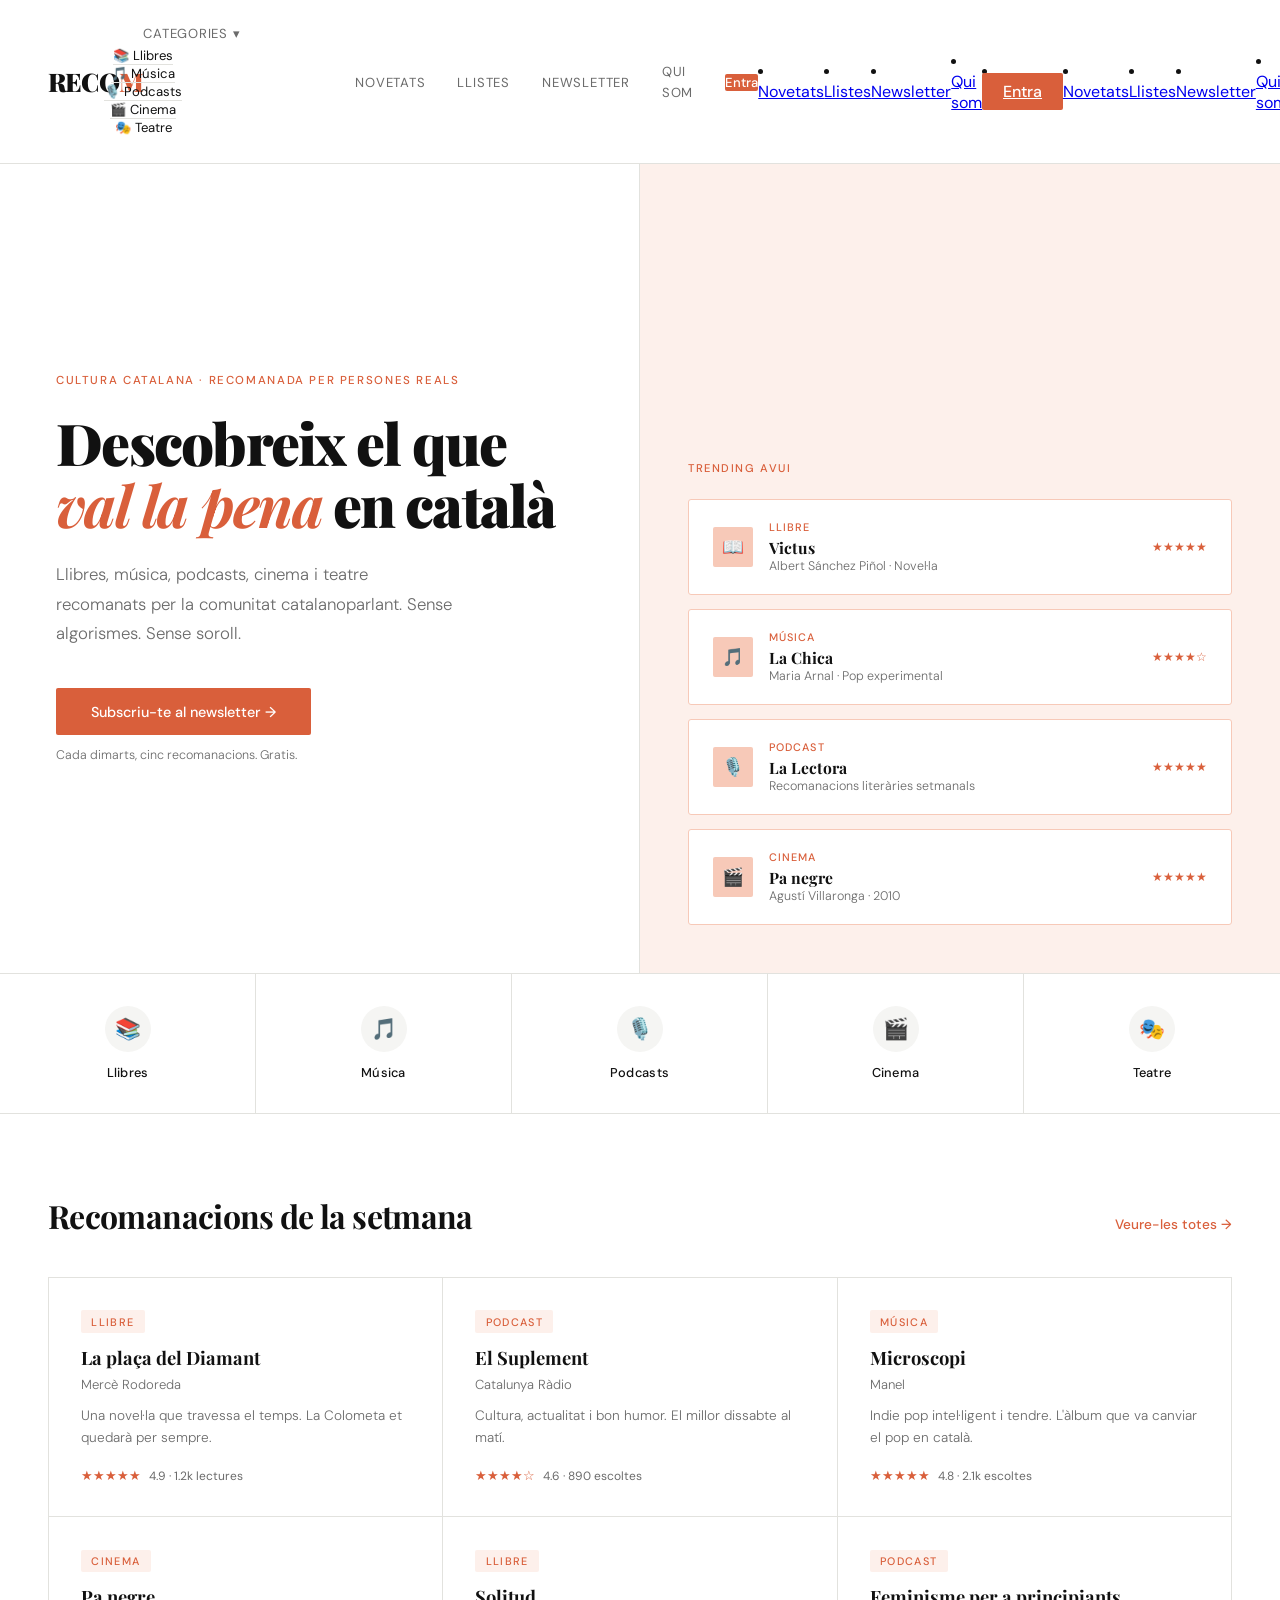
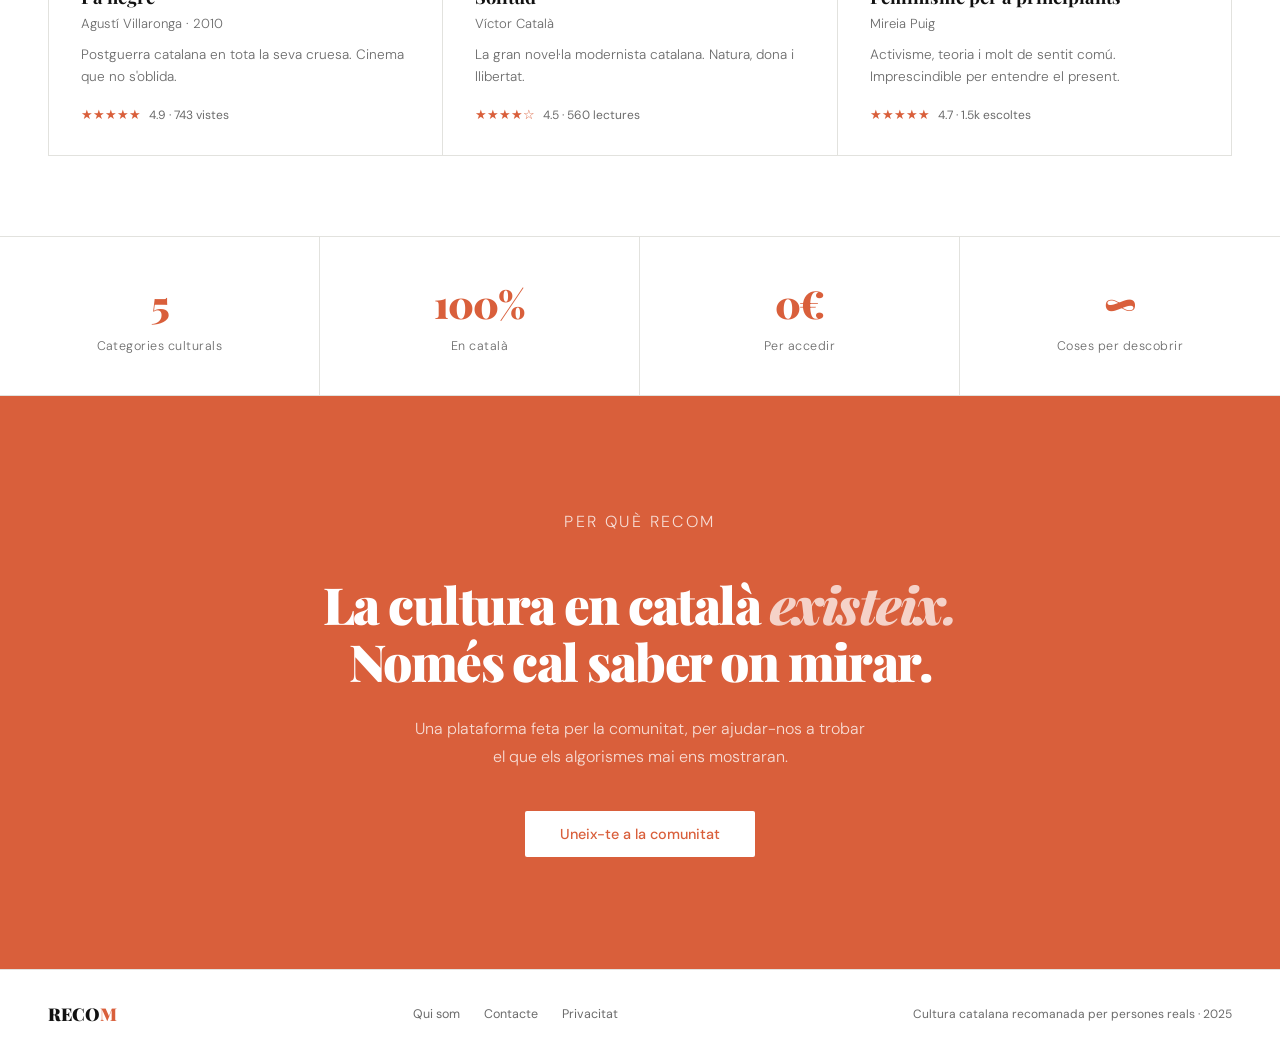
==== commit 7653ccef: "Fix nav definitiu: hamburger fora del nav, desktop sempre horitzontal, mòbil desplegable net" ====
--- a/index.html
+++ b/index.html
@@ -393,9 +393,6 @@
 <!-- NAV -->
 <nav>
   <a href="#" class="logo">RECO<span>M</span></a>
-    <button class="hamburger" id="hamburger" aria-label="Menu">
-    <span></span><span></span><span></span>
-  </button>
   <ul>
     <li class="nav-dropdown">
       <a href="#" class="nav-drop-toggle">Categories ▾</a>
@@ -420,7 +417,17 @@
     <li><a href="qui-som.html">Qui som</a></li>
     <li><a href="entra.html" class="btn-nav">Entra</a></li>
   </ul>
+    </li>
+    <li><a href="novetats.html">Novetats</a></li>
+    <li><a href="llistes.html">Llistes</a></li>
+    <li><a href="newsletter.html">Newsletter</a></li>
+    <li><a href="qui-som.html">Qui som</a></li>
+    <li><a href="entra.html" class="btn-nav">Entra</a></li>
+  </ul>
 </nav>
+  <button class="hamburger" id="hamburger" aria-label="Menu">
+    <span></span><span></span><span></span>
+  </button>
 
 <!-- HERO -->
 <section class="hero">
@@ -589,27 +596,7 @@
   <div class="footer-copy">Cultura catalana recomanada per persones reals · 2025</div>
 </footer>
 
-<script>
-  var btn = document.getElementById('hamburger');
-  var menu = document.querySelector('nav ul');
-  if(btn && menu){
-    btn.addEventListener('click', function(){ btn.classList.toggle('open'); menu.classList.toggle('open'); });
-    document.querySelectorAll('nav ul li a').forEach(function(a){ a.addEventListener('click', function(){ btn.classList.remove('open'); menu.classList.remove('open'); }); });
-  }
-</script>
-<script>
-  // Dropdown categories
-  document.querySelectorAll('.nav-dropdown').forEach(function(dd) {
-    dd.querySelector('.nav-drop-toggle').addEventListener('click', function(e) {
-      e.preventDefault();
-      dd.classList.toggle('open');
-    });
-  });
-  document.addEventListener('click', function(e) {
-    if (!e.target.closest('.nav-dropdown')) {
-      document.querySelectorAll('.nav-dropdown').forEach(function(dd){ dd.classList.remove('open'); });
-    }
-  });
-</script>
+
+
 </body>
 </html>
--- a/mobile.css
+++ b/mobile.css
@@ -12,6 +12,7 @@
   padding: 4px;
   background: none;
   border: none;
+  flex-shrink: 0;
 }
 .hamburger span {
   display: block;
@@ -24,15 +25,24 @@
 .hamburger.open span:nth-child(2) { opacity: 0; }
 .hamburger.open span:nth-child(3) { transform: translateY(-7px) rotate(-45deg); }
 
+/* Desktop: nav always horizontal, hamburger hidden */
+@media (min-width: 769px) {
+  .hamburger { display: none !important; }
+  nav ul {
+    display: flex !important;
+    position: static !important;
+    flex-direction: row !important;
+    background: transparent !important;
+    border: none !important;
+    padding: 0 !important;
+    gap: 2rem !important;
+  }
+  nav ul li a { padding: 0 !important; border: none !important; }
+}
+
+/* Mobile */
 @media (max-width: 768px) {
-
-  /* NAV */
-  nav {
-    padding: 1rem 1.25rem;
-    position: sticky;
-    top: 0;
-    z-index: 200;
-  }
+  nav { padding: 1rem 1.25rem; }
   .hamburger { display: flex; }
   nav ul {
     display: none;
@@ -46,18 +56,31 @@
     border-bottom: 1px solid var(--border);
     z-index: 199;
     padding: 0.5rem 0;
+    list-style: none;
   }
   nav ul.open { display: flex; }
+  nav ul li { border-bottom: 1px solid var(--border); }
+  nav ul li:last-child { border-bottom: none; }
   nav ul li a {
-    display: block;
-    padding: 0.9rem 1.5rem;
-    font-size: 0.9rem;
-    border-bottom: 1px solid var(--border);
-    letter-spacing: 0.04em;
-  }
-  nav ul li:last-child a { border-bottom: none; margin: 0.5rem 1.25rem; text-align: center; }
-
-  /* HERO */
+    display: block !important;
+    padding: 0.9rem 1.5rem !important;
+    font-size: 0.9rem !important;
+    letter-spacing: 0.02em !important;
+    text-transform: none !important;
+    color: var(--black) !important;
+    border: none !important;
+    background: none !important;
+  }
+  nav ul li:last-child a {
+    background: var(--salmon) !important;
+    color: white !important;
+    margin: 0.5rem 1.25rem !important;
+    text-align: center !important;
+    border-radius: 2px !important;
+  }
+
+/* HERO */
+
   .hero { grid-template-columns: 1fr; min-height: auto; }
   .hero-left { padding: 2.5rem 1.25rem; border-right: none; border-bottom: 1px solid var(--border); }
   .hero-right { padding: 2rem 1.25rem; }
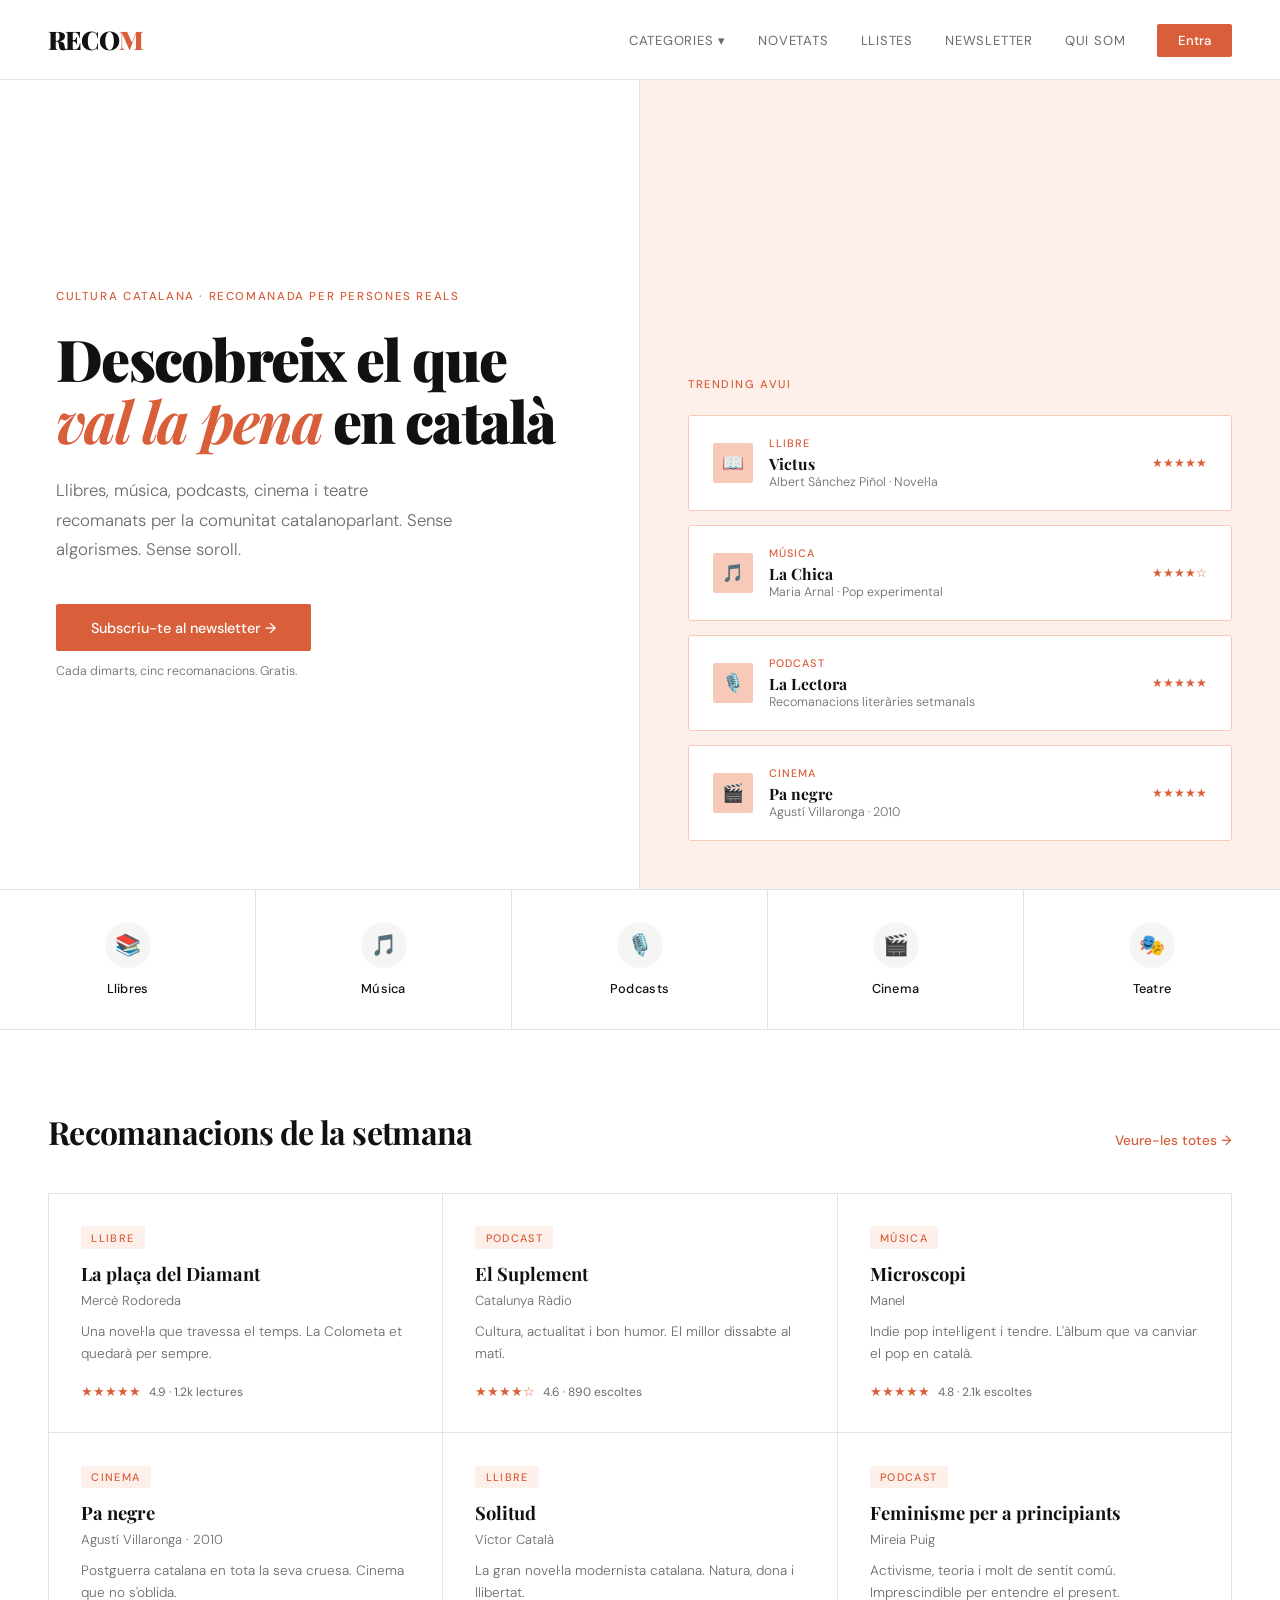
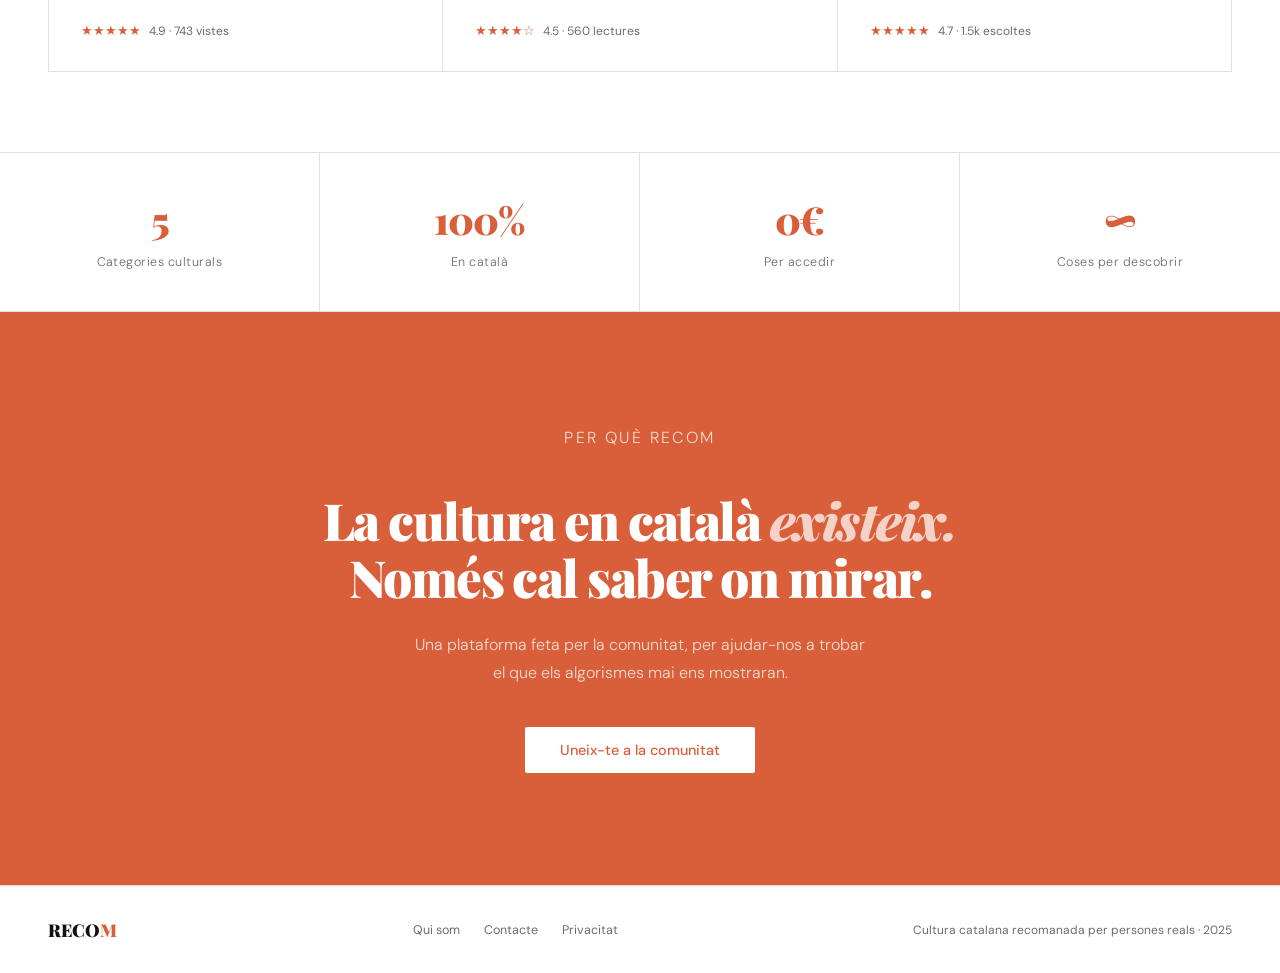
==== commit b896865c: "Nav idèntic i net a totes les pàgines, sense duplicats" ====
--- a/index.html
+++ b/index.html
@@ -392,7 +392,7 @@
 
 <!-- NAV -->
 <nav>
-  <a href="#" class="logo">RECO<span>M</span></a>
+  <a href="index.html" class="logo">RECO<span>M</span></a>
   <ul>
     <li class="nav-dropdown">
       <a href="#" class="nav-drop-toggle">Categories ▾</a>
@@ -410,24 +410,10 @@
     <li><a href="qui-som.html">Qui som</a></li>
     <li><a href="entra.html" class="btn-nav">Entra</a></li>
   </ul>
-    </li>
-    <li><a href="novetats.html">Novetats</a></li>
-    <li><a href="llistes.html">Llistes</a></li>
-    <li><a href="newsletter.html">Newsletter</a></li>
-    <li><a href="qui-som.html">Qui som</a></li>
-    <li><a href="entra.html" class="btn-nav">Entra</a></li>
-  </ul>
-    </li>
-    <li><a href="novetats.html">Novetats</a></li>
-    <li><a href="llistes.html">Llistes</a></li>
-    <li><a href="newsletter.html">Newsletter</a></li>
-    <li><a href="qui-som.html">Qui som</a></li>
-    <li><a href="entra.html" class="btn-nav">Entra</a></li>
-  </ul>
 </nav>
-  <button class="hamburger" id="hamburger" aria-label="Menu">
-    <span></span><span></span><span></span>
-  </button>
+<button class="hamburger" id="hamburger" aria-label="Menu">
+  <span></span><span></span><span></span>
+</button>
 
 <!-- HERO -->
 <section class="hero">
@@ -598,5 +584,23 @@
 
 
 
+<script>
+  (function(){
+    var btn = document.getElementById('hamburger');
+    var menu = document.querySelector('nav > ul');
+    if(btn && menu){
+      btn.addEventListener('click', function(){ btn.classList.toggle('open'); menu.classList.toggle('open'); });
+      document.addEventListener('click', function(e){
+        if(!e.target.closest('nav') && !e.target.closest('.hamburger')){ btn.classList.remove('open'); menu.classList.remove('open'); }
+      });
+    }
+    document.querySelectorAll('.nav-dropdown').forEach(function(dd){
+      dd.querySelector('.nav-drop-toggle').addEventListener('click', function(e){ e.preventDefault(); dd.classList.toggle('open'); });
+    });
+    document.addEventListener('click', function(e){
+      if(!e.target.closest('.nav-dropdown')) document.querySelectorAll('.nav-dropdown').forEach(function(dd){ dd.classList.remove('open'); });
+    });
+  })();
+</script>
 </body>
 </html>
--- a/mobile.css
+++ b/mobile.css
@@ -1,9 +1,8 @@
 /* =============================================
    RECOM — Responsive / Mobile styles
-   Aplica a totes les pàgines
    ============================================= */
 
-/* NAV MOBILE */
+/* Hamburger: hidden by default (desktop) */
 .hamburger {
   display: none;
   flex-direction: column;
@@ -25,26 +24,45 @@
 .hamburger.open span:nth-child(2) { opacity: 0; }
 .hamburger.open span:nth-child(3) { transform: translateY(-7px) rotate(-45deg); }
 
-/* Desktop: nav always horizontal, hamburger hidden */
-@media (min-width: 769px) {
-  .hamburger { display: none !important; }
-  nav ul {
-    display: flex !important;
-    position: static !important;
-    flex-direction: row !important;
-    background: transparent !important;
-    border: none !important;
-    padding: 0 !important;
-    gap: 2rem !important;
-  }
-  nav ul li a { padding: 0 !important; border: none !important; }
-}
-
-/* Mobile */
+/* ---- DROPDOWN ---- */
+.nav-dropdown { position: relative; }
+.nav-drop-toggle { cursor: pointer; }
+.dropdown-menu {
+  display: none;
+  position: absolute;
+  top: calc(100% + 0.75rem);
+  left: 50%;
+  transform: translateX(-50%);
+  background: var(--white);
+  border: 1px solid var(--border);
+  min-width: 180px;
+  z-index: 300;
+  flex-direction: column;
+  padding: 0.25rem 0;
+  list-style: none;
+}
+.nav-dropdown.open .dropdown-menu { display: flex; }
+.dropdown-menu li { border-bottom: 1px solid var(--border); }
+.dropdown-menu li:last-child { border-bottom: none; }
+.dropdown-menu li a {
+  display: block !important;
+  padding: 0.65rem 1rem !important;
+  font-size: 0.82rem !important;
+  text-transform: none !important;
+  letter-spacing: 0 !important;
+  color: var(--black) !important;
+  white-space: nowrap;
+  background: none !important;
+}
+.dropdown-menu li a:hover { color: var(--salmon) !important; background: var(--salmon-pale) !important; }
+
+/* ---- MOBILE ---- */
 @media (max-width: 768px) {
+  .hamburger { display: flex; }
+
   nav { padding: 1rem 1.25rem; }
-  .hamburger { display: flex; }
-  nav ul {
+
+  nav > ul {
     display: none;
     position: fixed;
     top: 57px;
@@ -53,34 +71,49 @@
     background: var(--white);
     flex-direction: column;
     gap: 0;
-    border-bottom: 1px solid var(--border);
+    border-bottom: 2px solid var(--border);
     z-index: 199;
-    padding: 0.5rem 0;
+    padding: 0;
     list-style: none;
-  }
-  nav ul.open { display: flex; }
-  nav ul li { border-bottom: 1px solid var(--border); }
-  nav ul li:last-child { border-bottom: none; }
-  nav ul li a {
+    box-shadow: 0 4px 12px rgba(0,0,0,0.08);
+  }
+  nav > ul.open { display: flex; }
+  nav > ul > li { border-bottom: 1px solid var(--border); }
+  nav > ul > li:last-child { border-bottom: none; }
+  nav > ul > li > a {
     display: block !important;
     padding: 0.9rem 1.5rem !important;
     font-size: 0.9rem !important;
-    letter-spacing: 0.02em !important;
+    letter-spacing: 0 !important;
     text-transform: none !important;
     color: var(--black) !important;
     border: none !important;
     background: none !important;
   }
-  nav ul li:last-child a {
+  nav > ul > li:last-child > a {
     background: var(--salmon) !important;
     color: white !important;
-    margin: 0.5rem 1.25rem !important;
+    margin: 0.75rem 1.25rem !important;
+    border-radius: 2px !important;
     text-align: center !important;
-    border-radius: 2px !important;
-  }
-
-/* HERO */
-
+  }
+
+  /* Dropdown inside mobile menu */
+  .nav-dropdown .dropdown-menu {
+    position: static;
+    transform: none;
+    border: none;
+    border-top: 1px solid var(--border);
+    display: none;
+    background: var(--gray-light);
+    padding: 0;
+    min-width: 100%;
+    box-shadow: none;
+  }
+  .nav-dropdown.open .dropdown-menu { display: flex; }
+  .dropdown-menu li a { padding: 0.75rem 2rem !important; font-size: 0.85rem !important; }
+
+  /* HERO */
   .hero { grid-template-columns: 1fr; min-height: auto; }
   .hero-left { padding: 2.5rem 1.25rem; border-right: none; border-bottom: 1px solid var(--border); }
   .hero-right { padding: 2rem 1.25rem; }
@@ -93,13 +126,15 @@
   .cat-item:nth-child(4), .cat-item:nth-child(5) { border-top: 1px solid var(--border); }
   .cat-item:nth-child(5) { border-right: none; }
 
-  /* GRIDS → 1 columna */
-  .cards-grid,
-  .grid,
-  .list-grid { grid-template-columns: 1fr; }
+  /* GRIDS */
+  .cards-grid, .grid, .list-grid { grid-template-columns: 1fr; }
+  .books-grid, .cinema-grid { grid-template-columns: repeat(2, 1fr); gap: 1.25rem; }
+  .music-grid { grid-template-columns: repeat(2, 1fr); gap: 1.25rem; }
+  .pod-grid { grid-template-columns: repeat(2, 1fr); gap: 1.25rem; }
 
   /* SECTIONS */
   .section { padding: 2.5rem 1.25rem; }
+  .grid-section { padding: 1.5rem 1.25rem; }
   .section-header { flex-direction: column; gap: 0.5rem; align-items: flex-start; }
   .section-title { font-size: 1.5rem !important; }
 
@@ -116,7 +151,7 @@
   footer { flex-direction: column; gap: 1rem; text-align: center; padding: 2rem 1.25rem; }
   .footer-links { justify-content: center; }
 
-  /* PAGE HERO (categories) */
+  /* PAGE HERO */
   .page-hero { flex-direction: column; gap: 1.5rem; padding: 2.5rem 1.25rem; align-items: flex-start; }
   .filters { width: 100%; }
 
@@ -125,10 +160,13 @@
   .auth-left { padding: 2.5rem 1.25rem; min-height: auto; }
   .auth-right { padding: 2.5rem 1.25rem; }
 
-  /* NEWSLETTER HERO */
+  /* NEWSLETTER */
   .hero .subscribe-form { flex-direction: column; }
   .hero .subscribe-form input { border-right: 1px solid var(--border); border-radius: 2px; border-bottom: none; }
   .hero .subscribe-form button { border-radius: 2px; }
+  .subscribe-form-dark { flex-direction: column; max-width: 100%; }
+  .subscribe-form-dark input { border-right: 1px solid rgba(255,255,255,0.15); border-radius: 2px; }
+  .subscribe-form-dark button { border-radius: 2px; }
 
   /* QUI SOM */
   .content { grid-template-columns: 1fr; }
@@ -136,7 +174,7 @@
   .sidebar { padding: 2.5rem 1.25rem; }
   .page-header { padding: 2.5rem 1.25rem; }
 
-  /* NOVETATS featured */
+  /* NOVETATS */
   .featured { grid-template-columns: 1fr; }
   .featured-main { border-right: none; border-bottom: 1px solid var(--border); }
 
@@ -150,24 +188,18 @@
   .agenda-item { grid-template-columns: 60px 1fr; }
   .agenda-cat { display: none; }
 
+  /* FEATURES */
+  .features { grid-template-columns: 1fr; }
+
   /* NEWSLETTER archive */
   .archive-item { flex-direction: column; gap: 0.5rem; align-items: flex-start; }
-  .archive-left { gap: 0.75rem; }
-
-  /* SUBSCRIBE FORM DARK */
-  .subscribe-form-dark { flex-direction: column; max-width: 100%; }
-  .subscribe-form-dark input { border-right: 1px solid rgba(255,255,255,0.15); border-radius: 2px; border-bottom: none; }
-  .subscribe-form-dark button { border-radius: 2px; }
-
-  /* FEATURES grid */
-  .features { grid-template-columns: 1fr; }
 }
 
 @media (max-width: 480px) {
   nav { padding: 0.85rem 1rem; }
   .hero-left { padding: 2rem 1rem; }
   h1 { font-size: 2rem !important; }
-  .section { padding: 2rem 1rem; }
+  .section, .grid-section { padding: 2rem 1rem; }
   .page-hero { padding: 2rem 1rem; }
   .manifesto { padding: 3rem 1rem; }
   footer { padding: 1.5rem 1rem; }
@@ -175,52 +207,5 @@
   .sant-jordi-grid { grid-template-columns: 1fr; }
   .sant-jordi { padding: 2rem 1rem; }
   .stats-strip .stat-num { font-size: 1.8rem; }
-}
-
-/* DROPDOWN NAV */
-.nav-dropdown { position: relative; }
-.nav-drop-toggle { cursor: pointer; }
-.dropdown-menu {
-  display: none;
-  position: absolute;
-  top: calc(100% + 1rem);
-  left: 50%;
-  transform: translateX(-50%);
-  background: var(--white);
-  border: 1px solid var(--border);
-  min-width: 180px;
-  z-index: 300;
-  flex-direction: column !important;
-  gap: 0 !important;
-  padding: 0.25rem 0 !important;
-}
-.dropdown-menu li { border-bottom: 1px solid var(--border); }
-.dropdown-menu li:last-child { border-bottom: none; }
-.dropdown-menu li a {
-  display: block;
-  padding: 0.65rem 1rem;
-  font-size: 0.82rem !important;
-  text-transform: none !important;
-  letter-spacing: 0 !important;
-  color: var(--black) !important;
-  white-space: nowrap;
-}
-.dropdown-menu li a:hover { color: var(--salmon) !important; background: var(--salmon-pale); }
-.nav-dropdown.open .dropdown-menu { display: flex; }
-
-@media (max-width: 768px) {
-  .nav-dropdown .dropdown-menu {
-    position: static;
-    transform: none;
-    border: none;
-    border-top: 1px solid var(--border);
-    border-bottom: 1px solid var(--border);
-    display: none;
-    background: var(--gray-light);
-    padding: 0 !important;
-    min-width: 100%;
-  }
-  .nav-dropdown.open .dropdown-menu { display: flex; }
-  .dropdown-menu li a { padding: 0.75rem 2rem !important; }
-  .nav-drop-toggle { display: flex; justify-content: space-between; width: 100%; }
-}
+  .books-grid, .cinema-grid, .music-grid, .pod-grid { grid-template-columns: repeat(2, 1fr); gap: 1rem; }
+}
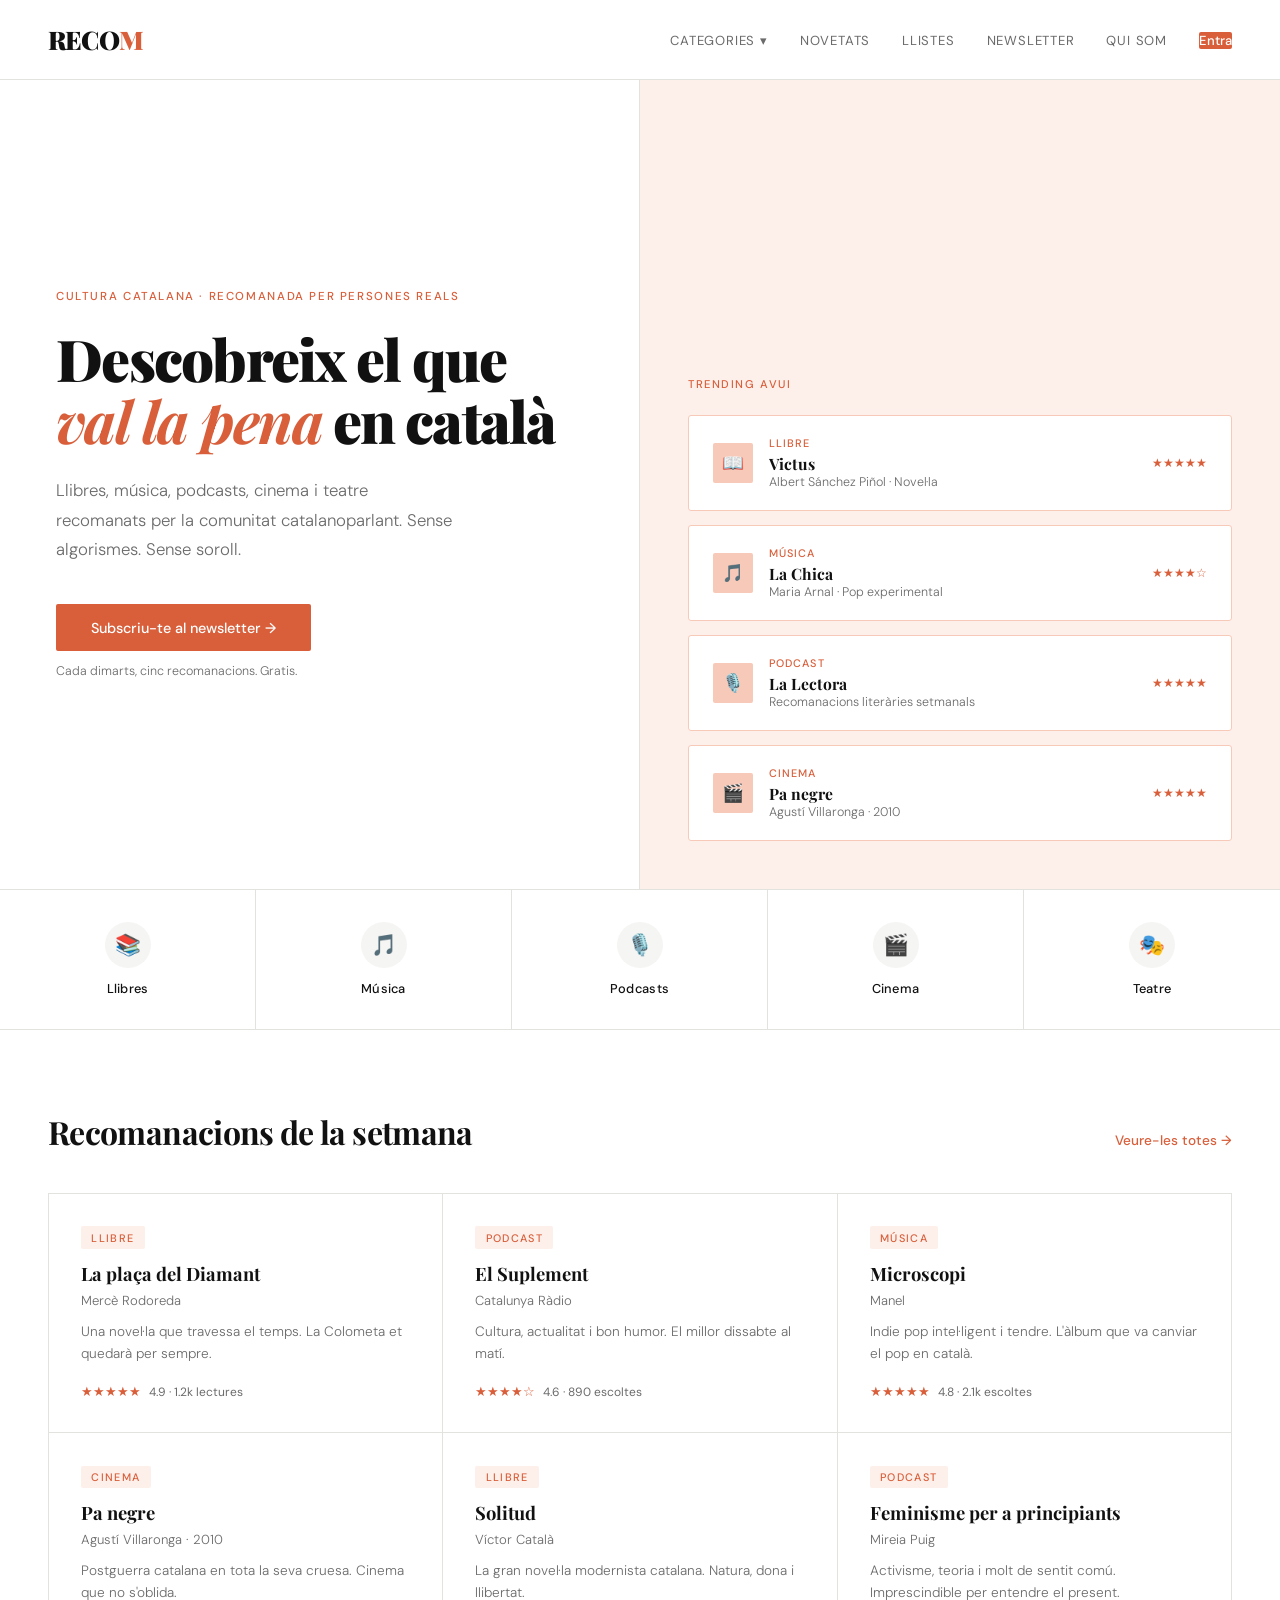
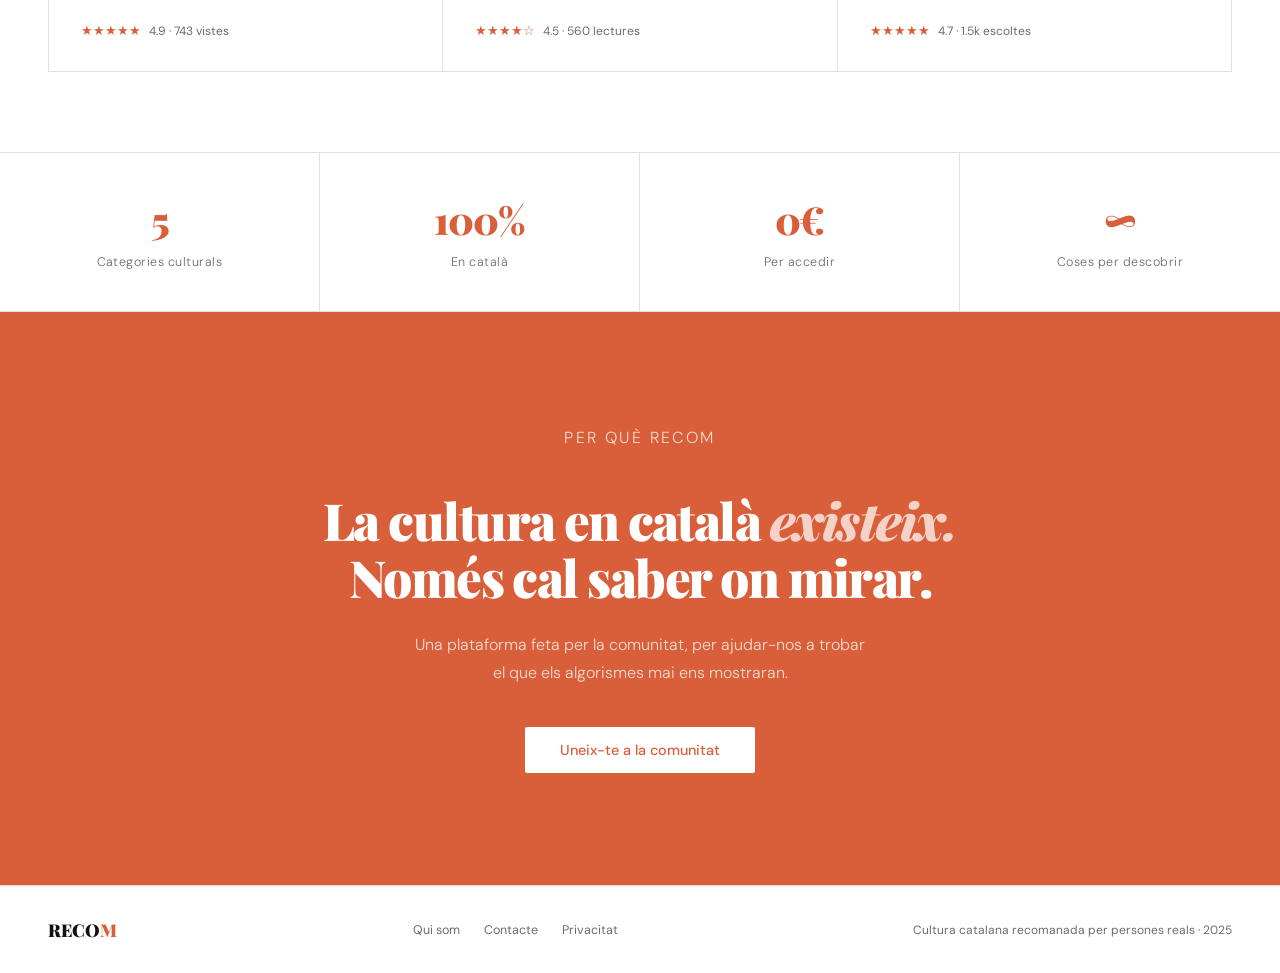
==== commit ea9fed6f: "Fix mòbil: hamburger visible, overflow horitzontal eliminat, desktop nav correcte" ====
--- a/index.html
+++ b/index.html
@@ -386,6 +386,12 @@
   .footer-links a { font-size: 0.78rem; color: var(--gray); text-decoration: none; }
   .footer-links a:hover { color: var(--salmon); }
   .footer-copy { font-size: 0.75rem; color: var(--gray); }
+
+  @media (max-width: 768px) {
+    nav > ul { display: none !important; }
+    nav > ul.open { display: flex !important; }
+    .hamburger { display: flex !important; }
+  }
 </style>
 </head>
 <body>
@@ -393,6 +399,7 @@
 <!-- NAV -->
 <nav>
   <a href="index.html" class="logo">RECO<span>M</span></a>
+  
   <ul>
     <li class="nav-dropdown">
       <a href="#" class="nav-drop-toggle">Categories ▾</a>
@@ -411,9 +418,6 @@
     <li><a href="entra.html" class="btn-nav">Entra</a></li>
   </ul>
 </nav>
-<button class="hamburger" id="hamburger" aria-label="Menu">
-  <span></span><span></span><span></span>
-</button>
 
 <!-- HERO -->
 <section class="hero">
@@ -585,22 +589,29 @@
 
 
 <script>
-  (function(){
-    var btn = document.getElementById('hamburger');
-    var menu = document.querySelector('nav > ul');
-    if(btn && menu){
-      btn.addEventListener('click', function(){ btn.classList.toggle('open'); menu.classList.toggle('open'); });
-      document.addEventListener('click', function(e){
-        if(!e.target.closest('nav') && !e.target.closest('.hamburger')){ btn.classList.remove('open'); menu.classList.remove('open'); }
-      });
-    }
-    document.querySelectorAll('.nav-dropdown').forEach(function(dd){
-      dd.querySelector('.nav-drop-toggle').addEventListener('click', function(e){ e.preventDefault(); dd.classList.toggle('open'); });
+(function(){
+  var btn = document.getElementById('hamburger');
+  var menu = document.querySelector('nav > ul');
+  if(btn && menu){
+    btn.addEventListener('click', function(e){
+      e.stopPropagation();
+      btn.classList.toggle('open');
+      menu.classList.toggle('open');
     });
-    document.addEventListener('click', function(e){
-      if(!e.target.closest('.nav-dropdown')) document.querySelectorAll('.nav-dropdown').forEach(function(dd){ dd.classList.remove('open'); });
+  }
+  document.querySelectorAll('.nav-drop-toggle').forEach(function(t){
+    t.addEventListener('click', function(e){
+      e.preventDefault();
+      e.stopPropagation();
+      t.closest('.nav-dropdown').classList.toggle('open');
     });
-  })();
+  });
+  document.addEventListener('click', function(){
+    if(btn) btn.classList.remove('open');
+    if(menu) menu.classList.remove('open');
+    document.querySelectorAll('.nav-dropdown').forEach(function(dd){ dd.classList.remove('open'); });
+  });
+})();
 </script>
 </body>
 </html>
--- a/mobile.css
+++ b/mobile.css
@@ -1,211 +1,198 @@
-/* =============================================
-   RECOM — Responsive / Mobile styles
-   ============================================= */
 
-/* Hamburger: hidden by default (desktop) */
+/* Prevent horizontal overflow on mobile */
+html, body { overflow-x: hidden; max-width: 100%; }
+*, *::before, *::after { box-sizing: border-box; }
+
+
+/* Desktop: hide hamburger, show full nav */
+@media (min-width: 769px) {
+  .hamburger { display: none !important; }
+  nav > ul { display: flex !important; position: static !important; flex-direction: row !important; background: transparent !important; border: none !important; box-shadow: none !important; padding: 0 !important; gap: 2rem !important; }
+  nav > ul > li > a { padding: 0 !important; font-size: 0.82rem !important; }
+  nav > ul > li:last-child { padding: 0 !important; }
+}
+
+/* RECOM — Mobile & Responsive */
+
+/* === HAMBURGER (ocult per defecte en desktop) === */
 .hamburger {
   display: none;
   flex-direction: column;
+  justify-content: center;
   gap: 5px;
   cursor: pointer;
-  padding: 4px;
+  padding: 6px;
   background: none;
   border: none;
-  flex-shrink: 0;
 }
 .hamburger span {
   display: block;
   width: 22px;
   height: 2px;
-  background: var(--black);
+  background: #111;
   transition: all 0.25s;
 }
 .hamburger.open span:nth-child(1) { transform: translateY(7px) rotate(45deg); }
 .hamburger.open span:nth-child(2) { opacity: 0; }
 .hamburger.open span:nth-child(3) { transform: translateY(-7px) rotate(-45deg); }
 
-/* ---- DROPDOWN ---- */
+/* === DROPDOWN (desktop) === */
 .nav-dropdown { position: relative; }
-.nav-drop-toggle { cursor: pointer; }
 .dropdown-menu {
   display: none;
   position: absolute;
-  top: calc(100% + 0.75rem);
+  top: calc(100% + 10px);
   left: 50%;
   transform: translateX(-50%);
-  background: var(--white);
-  border: 1px solid var(--border);
-  min-width: 180px;
-  z-index: 300;
+  background: #fff;
+  border: 1px solid #E2E2DE;
+  min-width: 170px;
+  z-index: 999;
   flex-direction: column;
-  padding: 0.25rem 0;
   list-style: none;
+  padding: 4px 0;
 }
 .nav-dropdown.open .dropdown-menu { display: flex; }
-.dropdown-menu li { border-bottom: 1px solid var(--border); }
+.dropdown-menu li { border-bottom: 1px solid #E2E2DE; }
 .dropdown-menu li:last-child { border-bottom: none; }
 .dropdown-menu li a {
   display: block !important;
-  padding: 0.65rem 1rem !important;
+  padding: 10px 16px !important;
   font-size: 0.82rem !important;
   text-transform: none !important;
   letter-spacing: 0 !important;
-  color: var(--black) !important;
+  color: #111 !important;
   white-space: nowrap;
-  background: none !important;
+  text-decoration: none;
 }
-.dropdown-menu li a:hover { color: var(--salmon) !important; background: var(--salmon-pale) !important; }
+.dropdown-menu li a:hover { color: #D95F3B !important; }
 
-/* ---- MOBILE ---- */
+/* === MOBILE (<= 768px) === */
 @media (max-width: 768px) {
+
+  /* Mostra hamburger, amaga el menú per defecte */
   .hamburger { display: flex; }
-
-  nav { padding: 1rem 1.25rem; }
-
   nav > ul {
     display: none;
     position: fixed;
-    top: 57px;
+    top: 56px;
     left: 0;
     right: 0;
-    background: var(--white);
+    background: #fff;
     flex-direction: column;
-    gap: 0;
-    border-bottom: 2px solid var(--border);
-    z-index: 199;
+    list-style: none;
     padding: 0;
-    list-style: none;
-    box-shadow: 0 4px 12px rgba(0,0,0,0.08);
+    margin: 0;
+    border-bottom: 2px solid #E2E2DE;
+    box-shadow: 0 6px 20px rgba(0,0,0,0.1);
+    z-index: 998;
   }
+  /* Obre quan té classe .open */
   nav > ul.open { display: flex; }
-  nav > ul > li { border-bottom: 1px solid var(--border); }
-  nav > ul > li:last-child { border-bottom: none; }
+
+  /* Items del menú */
+  nav > ul > li { border-bottom: 1px solid #E2E2DE; }
   nav > ul > li > a {
     display: block !important;
-    padding: 0.9rem 1.5rem !important;
-    font-size: 0.9rem !important;
+    padding: 16px 24px !important;
+    font-size: 1rem !important;
+    color: #111 !important;
+    text-transform: none !important;
     letter-spacing: 0 !important;
-    text-transform: none !important;
-    color: var(--black) !important;
-    border: none !important;
     background: none !important;
+    text-decoration: none;
   }
+  nav > ul > li > a:hover { color: #D95F3B !important; }
+
+  /* Botó Entra */
+  nav > ul > li:last-child { border-bottom: none; padding: 12px 20px; }
   nav > ul > li:last-child > a {
-    background: var(--salmon) !important;
+    display: block !important;
+    background: #D95F3B !important;
     color: white !important;
-    margin: 0.75rem 1.25rem !important;
+    text-align: center !important;
     border-radius: 2px !important;
-    text-align: center !important;
+    padding: 12px !important;
   }
 
-  /* Dropdown inside mobile menu */
+  /* Dropdown dins menú mòbil */
   .nav-dropdown .dropdown-menu {
-    position: static;
-    transform: none;
+    position: static !important;
+    transform: none !important;
+    display: none !important;
+    background: #F5F5F3;
     border: none;
-    border-top: 1px solid var(--border);
-    display: none;
-    background: var(--gray-light);
+    border-top: 1px solid #E2E2DE;
+    min-width: 100%;
     padding: 0;
-    min-width: 100%;
     box-shadow: none;
   }
-  .nav-dropdown.open .dropdown-menu { display: flex; }
-  .dropdown-menu li a { padding: 0.75rem 2rem !important; font-size: 0.85rem !important; }
+  .nav-dropdown.open .dropdown-menu { display: flex !important; }
+  .dropdown-menu li a { padding: 14px 32px !important; font-size: 0.9rem !important; }
 
-  /* HERO */
-  .hero { grid-template-columns: 1fr; min-height: auto; }
-  .hero-left { padding: 2.5rem 1.25rem; border-right: none; border-bottom: 1px solid var(--border); }
+  /* Layout */
+  .hero { grid-template-columns: 1fr !important; min-height: auto; }
+  .hero-left { padding: 2.5rem 1.25rem; border-right: none; border-bottom: 1px solid #E2E2DE; }
   .hero-right { padding: 2rem 1.25rem; }
-  h1 { font-size: 2.4rem !important; }
+  h1 { font-size: 2.2rem !important; }
 
-  /* CATEGORIES */
   .categories { grid-template-columns: repeat(3, 1fr); }
-  .cat-item { padding: 1.25rem 0.5rem; }
   .cat-item:nth-child(3) { border-right: none; }
-  .cat-item:nth-child(4), .cat-item:nth-child(5) { border-top: 1px solid var(--border); }
+  .cat-item:nth-child(4), .cat-item:nth-child(5) { border-top: 1px solid #E2E2DE; }
   .cat-item:nth-child(5) { border-right: none; }
 
-  /* GRIDS */
   .cards-grid, .grid, .list-grid { grid-template-columns: 1fr; }
-  .books-grid, .cinema-grid { grid-template-columns: repeat(2, 1fr); gap: 1.25rem; }
-  .music-grid { grid-template-columns: repeat(2, 1fr); gap: 1.25rem; }
-  .pod-grid { grid-template-columns: repeat(2, 1fr); gap: 1.25rem; }
+  .books-grid, .cinema-grid, .music-grid, .pod-grid { grid-template-columns: repeat(2, 1fr) !important; gap: 1.25rem; }
 
-  /* SECTIONS */
   .section { padding: 2.5rem 1.25rem; }
   .grid-section { padding: 1.5rem 1.25rem; }
   .section-header { flex-direction: column; gap: 0.5rem; align-items: flex-start; }
   .section-title { font-size: 1.5rem !important; }
 
-  /* STATS */
   .stats-strip { grid-template-columns: repeat(2, 1fr); }
   .stats-strip .stat-item:nth-child(2) { border-right: none; }
-  .stats-strip .stat-item:nth-child(3), .stats-strip .stat-item:nth-child(4) { border-top: 1px solid var(--border); }
+  .stats-strip .stat-item:nth-child(3), .stats-strip .stat-item:nth-child(4) { border-top: 1px solid #E2E2DE; }
   .stats-strip .stat-item:nth-child(4) { border-right: none; }
 
-  /* MANIFESTO */
   .manifesto { padding: 3.5rem 1.25rem; }
-
-  /* FOOTER */
   footer { flex-direction: column; gap: 1rem; text-align: center; padding: 2rem 1.25rem; }
   .footer-links { justify-content: center; }
 
-  /* PAGE HERO */
   .page-hero { flex-direction: column; gap: 1.5rem; padding: 2.5rem 1.25rem; align-items: flex-start; }
   .filters { width: 100%; }
 
-  /* AUTH */
   .auth-container { grid-template-columns: 1fr; }
-  .auth-left { padding: 2.5rem 1.25rem; min-height: auto; }
-  .auth-right { padding: 2.5rem 1.25rem; }
+  .auth-left, .auth-right { padding: 2.5rem 1.25rem; min-height: auto; }
 
-  /* NEWSLETTER */
-  .hero .subscribe-form { flex-direction: column; }
-  .hero .subscribe-form input { border-right: 1px solid var(--border); border-radius: 2px; border-bottom: none; }
-  .hero .subscribe-form button { border-radius: 2px; }
-  .subscribe-form-dark { flex-direction: column; max-width: 100%; }
-  .subscribe-form-dark input { border-right: 1px solid rgba(255,255,255,0.15); border-radius: 2px; }
-  .subscribe-form-dark button { border-radius: 2px; }
+  .subscribe-form { flex-direction: column; }
+  .subscribe-form input { border-right: 1px solid #E2E2DE !important; border-bottom: none; border-radius: 2px; }
+  .subscribe-form button { border-radius: 2px; }
+  .subscribe-form-dark { flex-direction: column; }
 
-  /* QUI SOM */
   .content { grid-template-columns: 1fr; }
-  .main-text { border-right: none; border-bottom: 1px solid var(--border); padding: 2.5rem 1.25rem; }
+  .main-text { border-right: none; border-bottom: 1px solid #E2E2DE; padding: 2.5rem 1.25rem; }
   .sidebar { padding: 2.5rem 1.25rem; }
   .page-header { padding: 2.5rem 1.25rem; }
 
-  /* NOVETATS */
   .featured { grid-template-columns: 1fr; }
-  .featured-main { border-right: none; border-bottom: 1px solid var(--border); }
+  .featured-main { border-right: none; border-bottom: 1px solid #E2E2DE; }
 
-  /* LLISTES */
   .llistes-grid { grid-template-columns: 1fr; }
   .sant-jordi { padding: 2.5rem 1.25rem; }
   .sant-jordi-grid { grid-template-columns: repeat(2, 1fr); }
 
-  /* AGENDA */
   .agenda { padding: 2.5rem 1.25rem; }
   .agenda-item { grid-template-columns: 60px 1fr; }
   .agenda-cat { display: none; }
 
-  /* FEATURES */
   .features { grid-template-columns: 1fr; }
-
-  /* NEWSLETTER archive */
   .archive-item { flex-direction: column; gap: 0.5rem; align-items: flex-start; }
 }
 
 @media (max-width: 480px) {
-  nav { padding: 0.85rem 1rem; }
-  .hero-left { padding: 2rem 1rem; }
-  h1 { font-size: 2rem !important; }
-  .section, .grid-section { padding: 2rem 1rem; }
-  .page-hero { padding: 2rem 1rem; }
-  .manifesto { padding: 3rem 1rem; }
-  footer { padding: 1.5rem 1rem; }
-  .auth-left, .auth-right, .main-text, .sidebar, .page-header { padding: 2rem 1rem; }
+  h1 { font-size: 1.9rem !important; }
+  .section, .grid-section, .page-hero, .manifesto, footer,
+  .auth-left, .auth-right, .main-text, .sidebar, .page-header,
+  .sant-jordi, .agenda { padding-left: 1rem; padding-right: 1rem; }
   .sant-jordi-grid { grid-template-columns: 1fr; }
-  .sant-jordi { padding: 2rem 1rem; }
-  .stats-strip .stat-num { font-size: 1.8rem; }
-  .books-grid, .cinema-grid, .music-grid, .pod-grid { grid-template-columns: repeat(2, 1fr); gap: 1rem; }
 }
